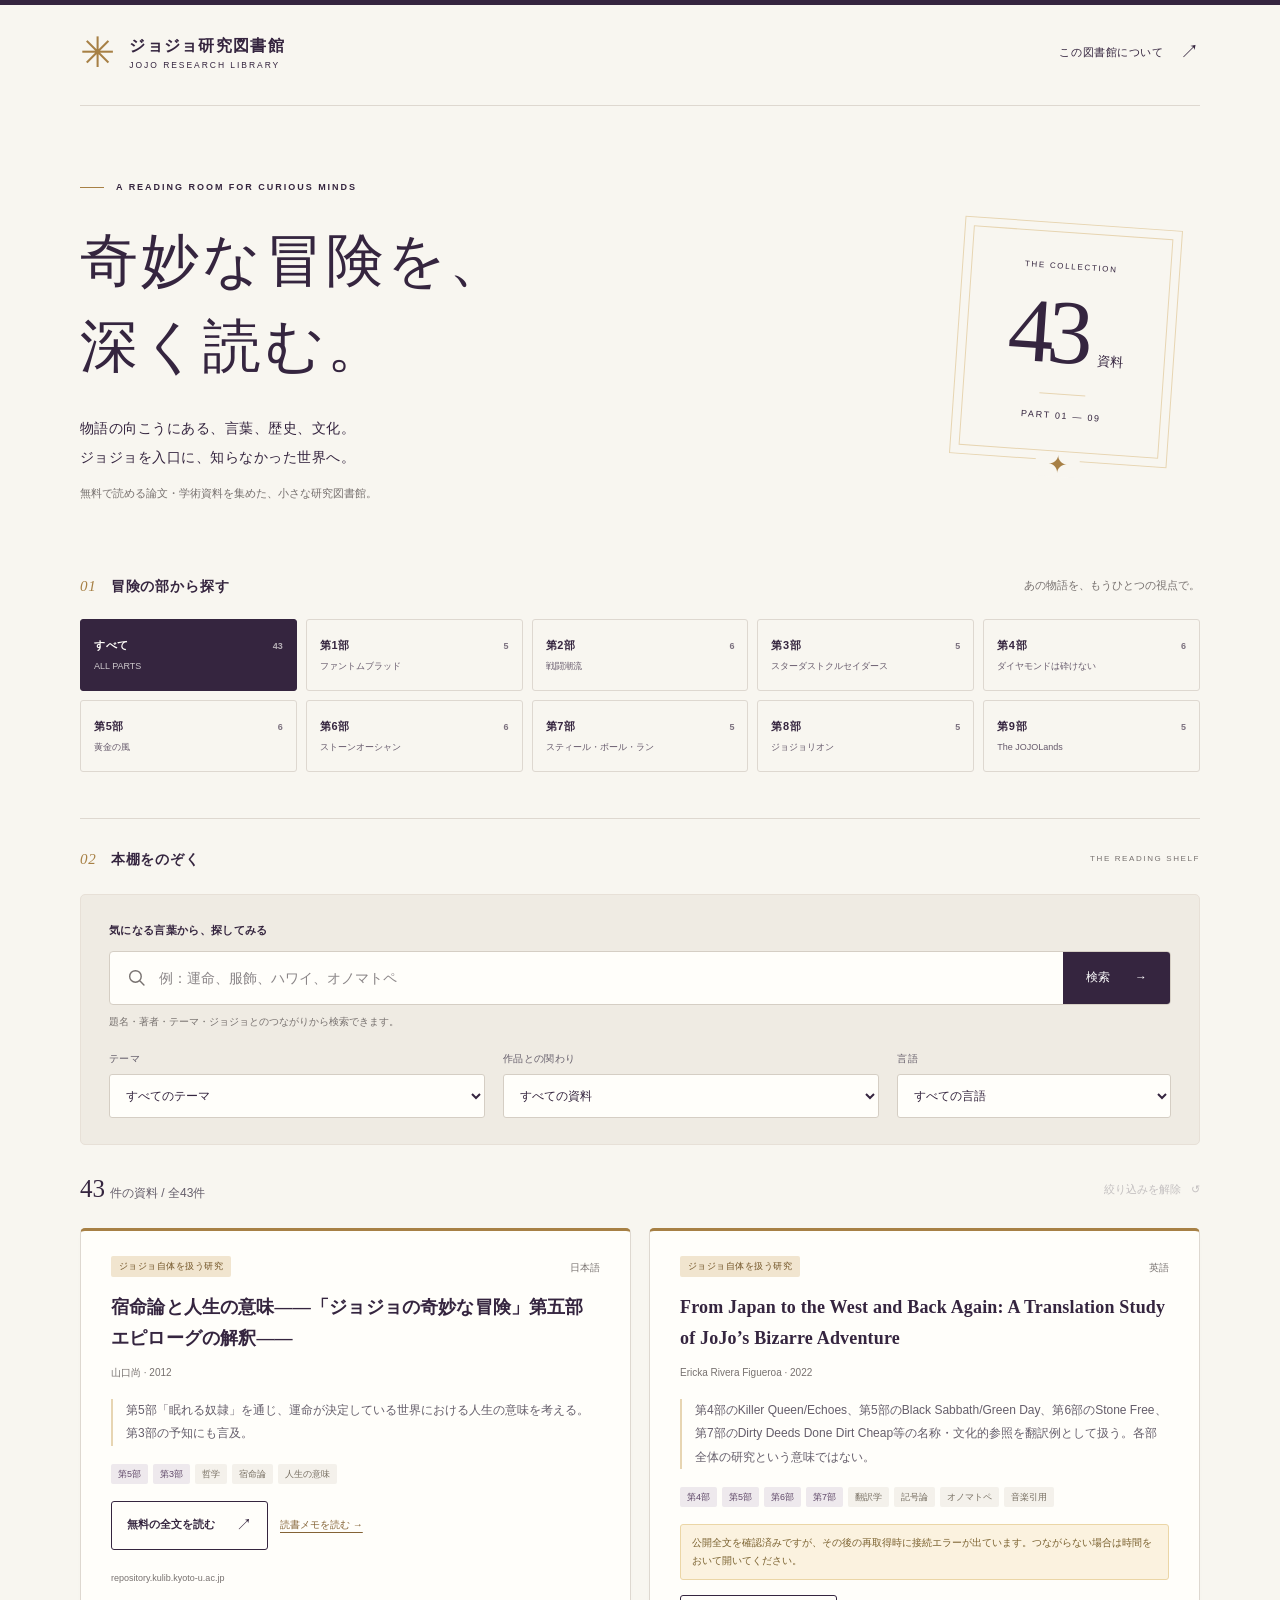
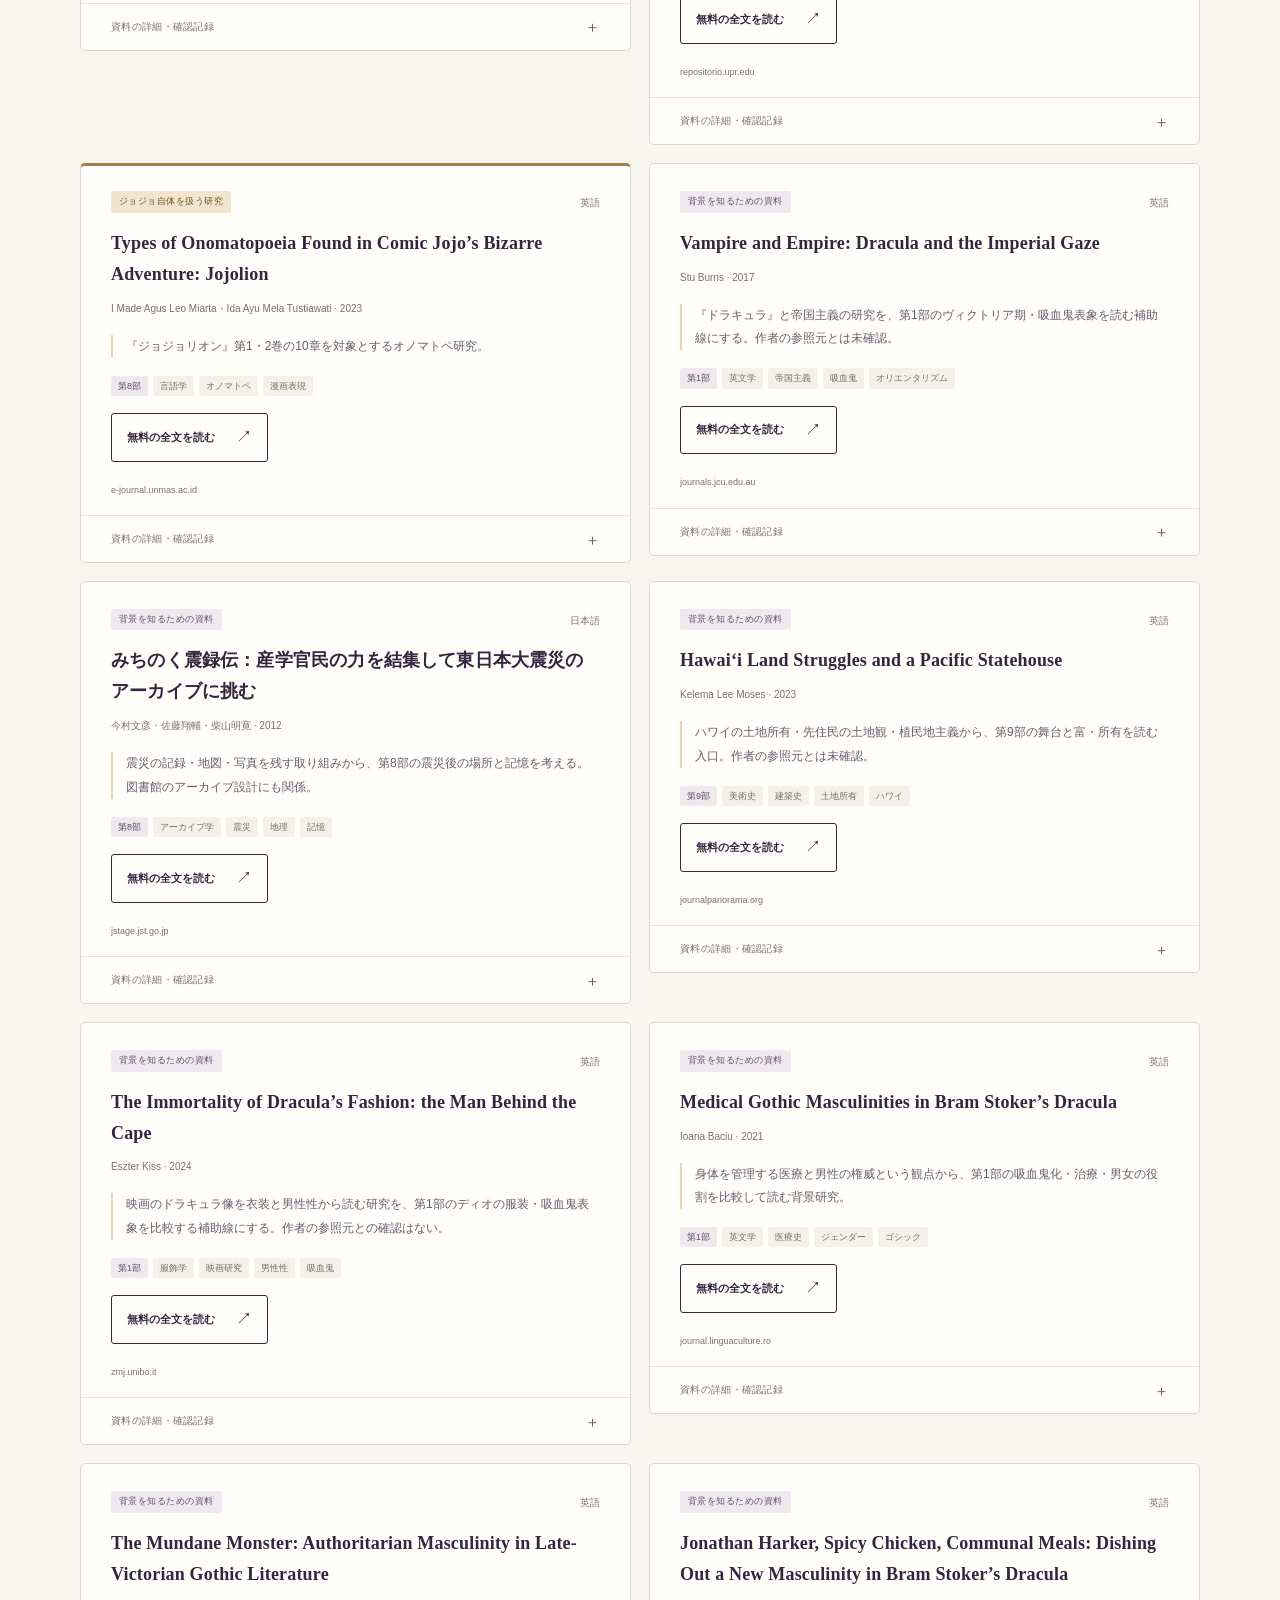
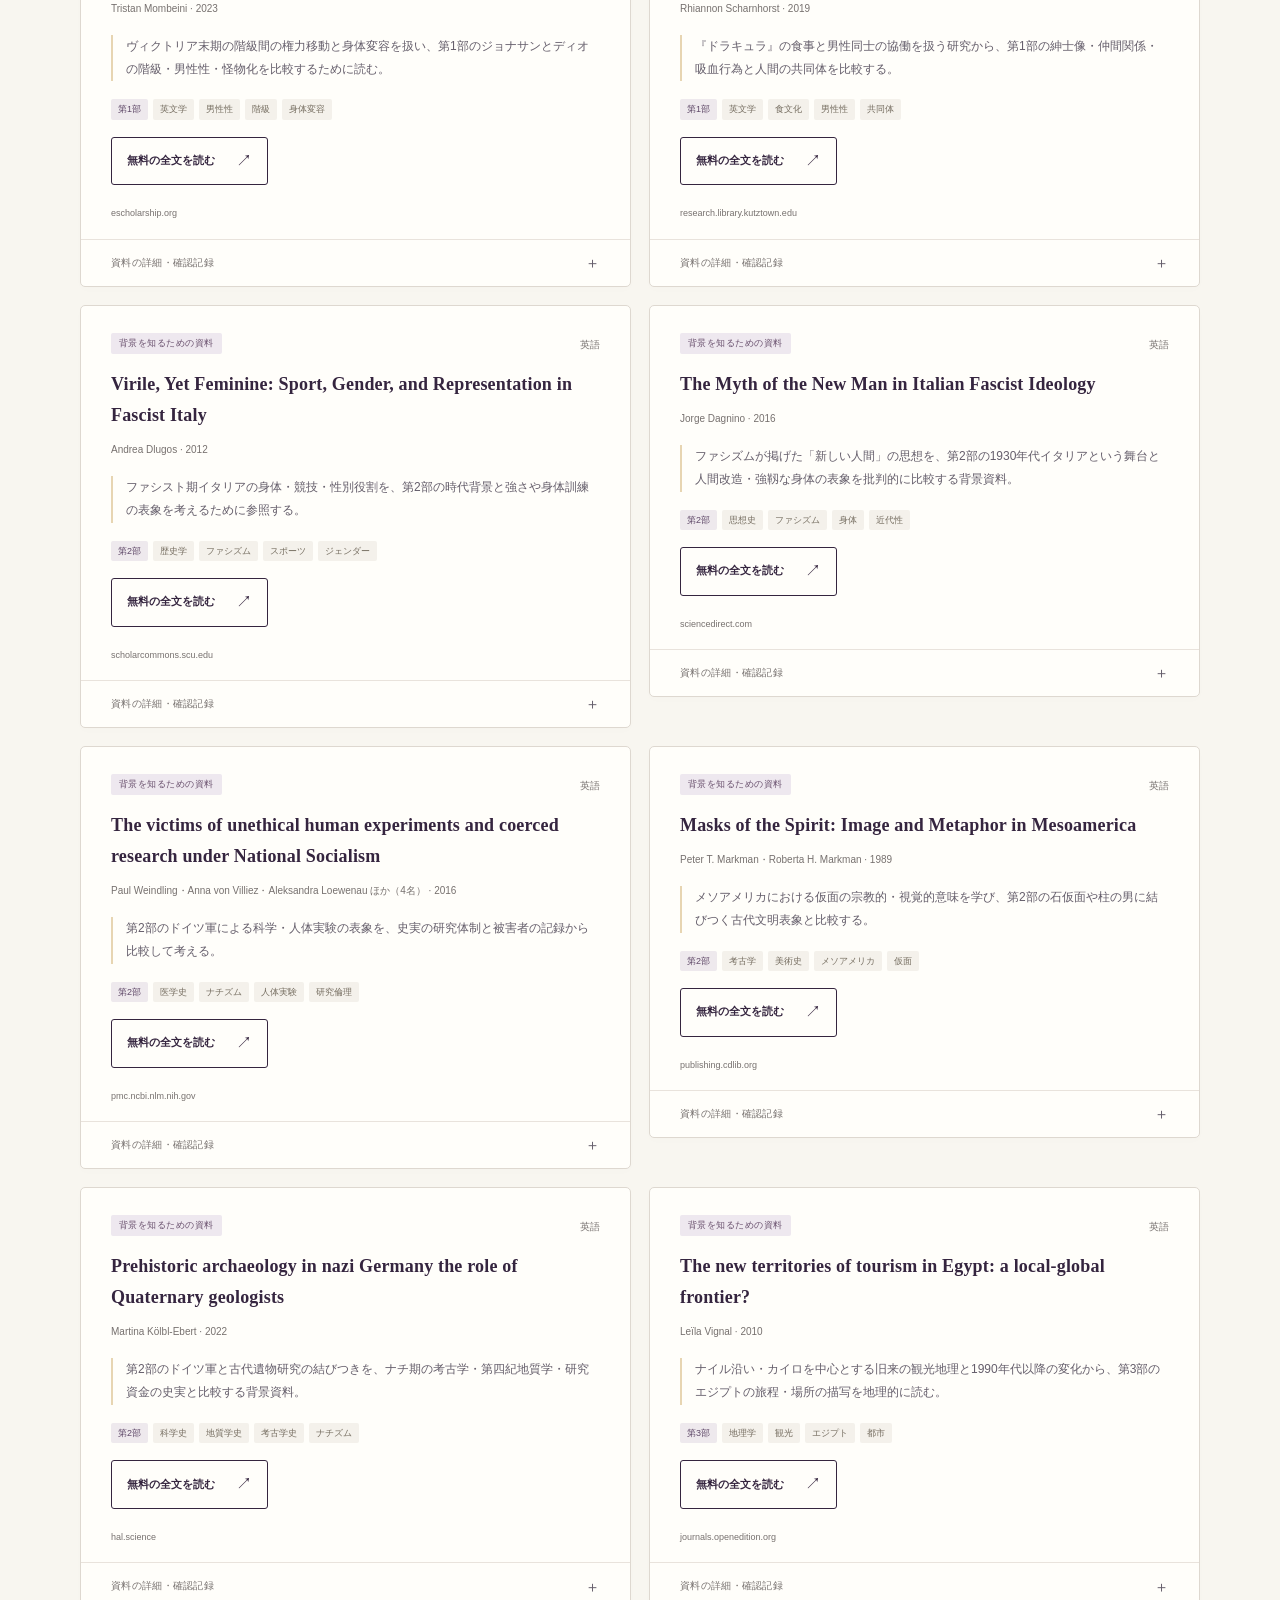
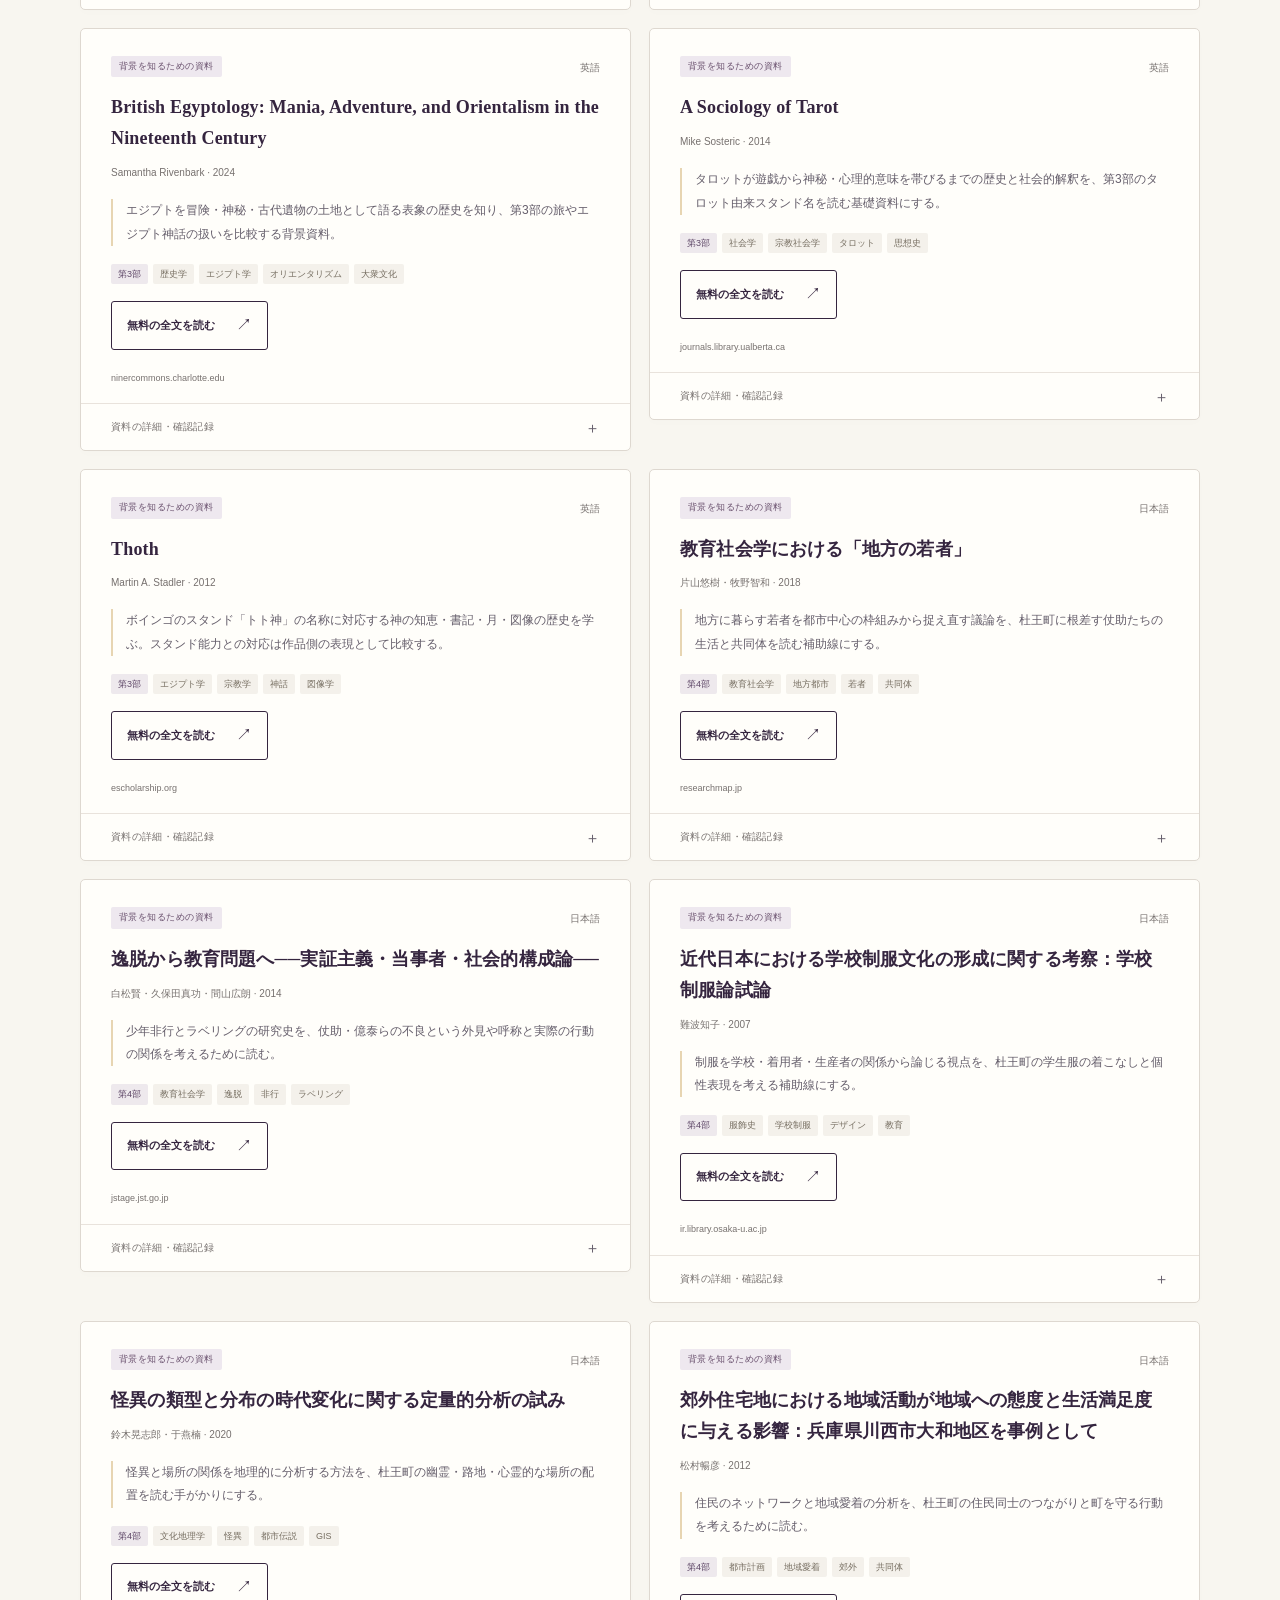
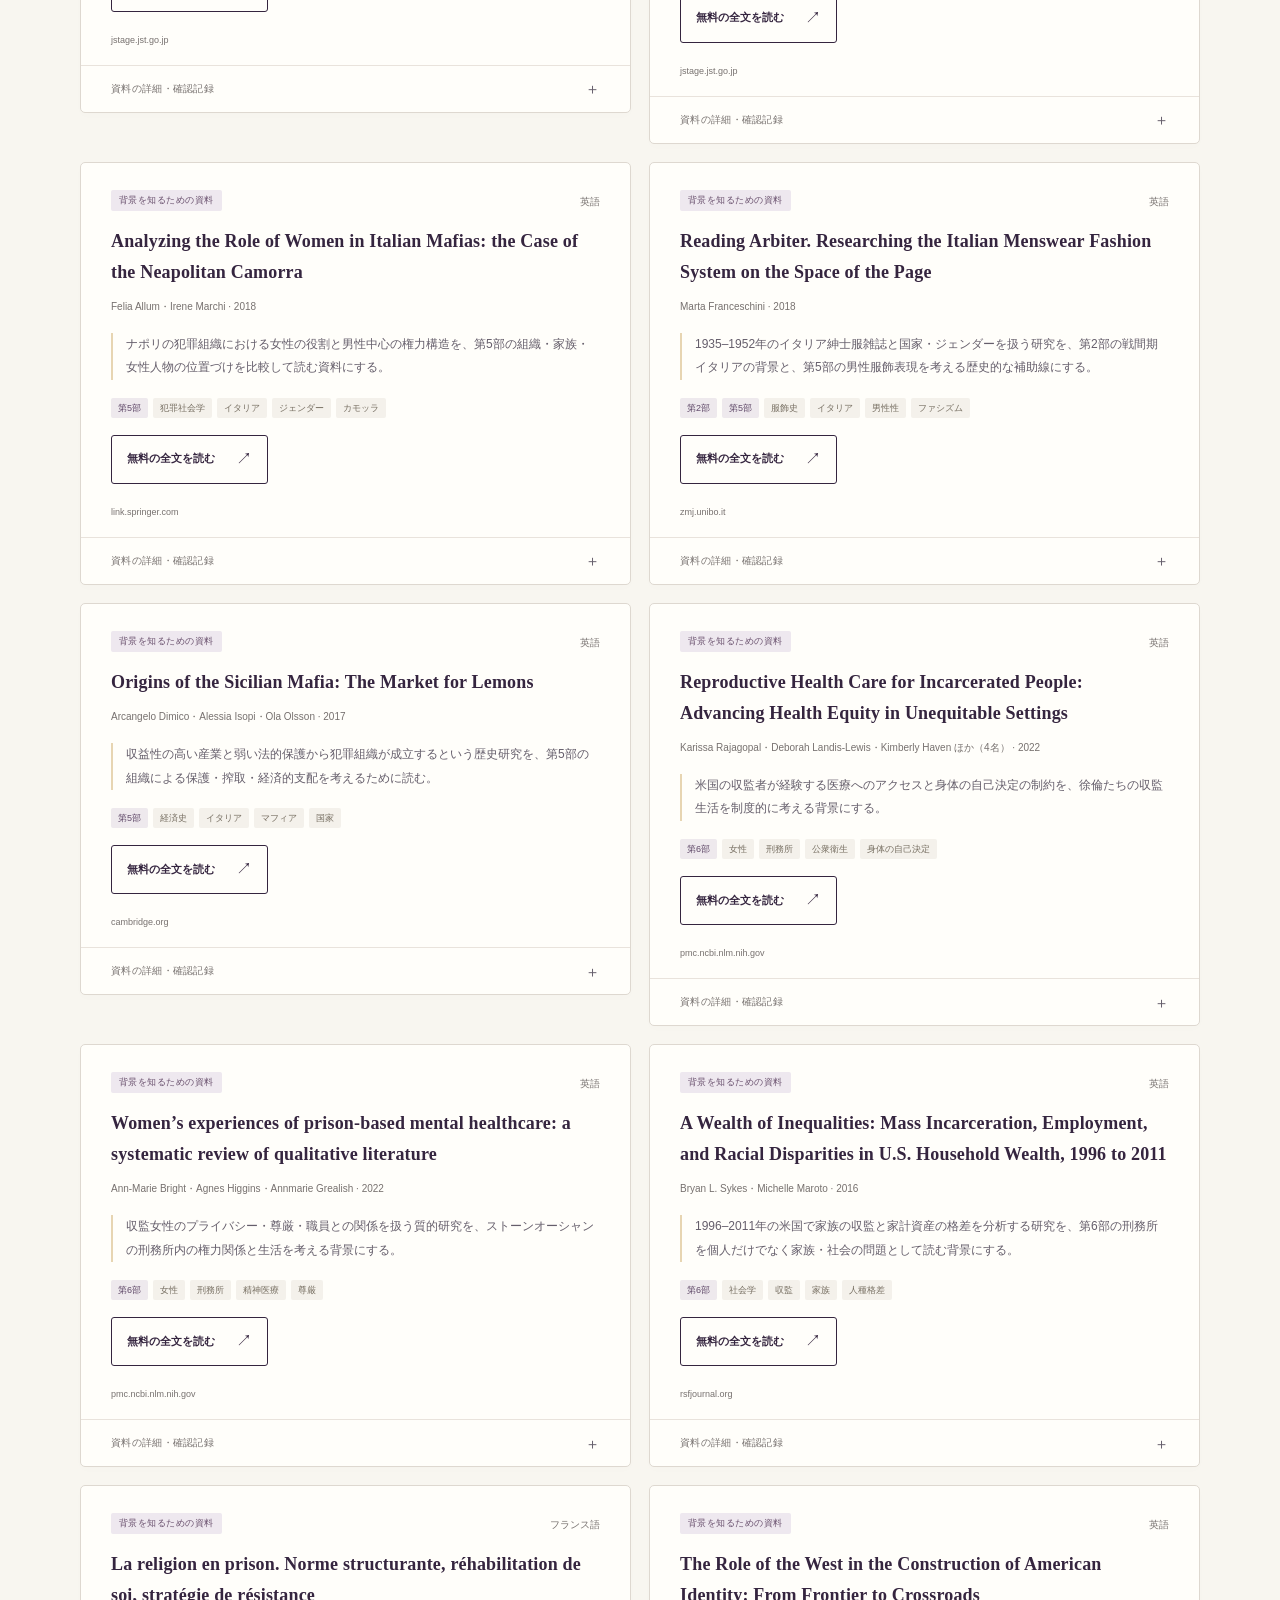
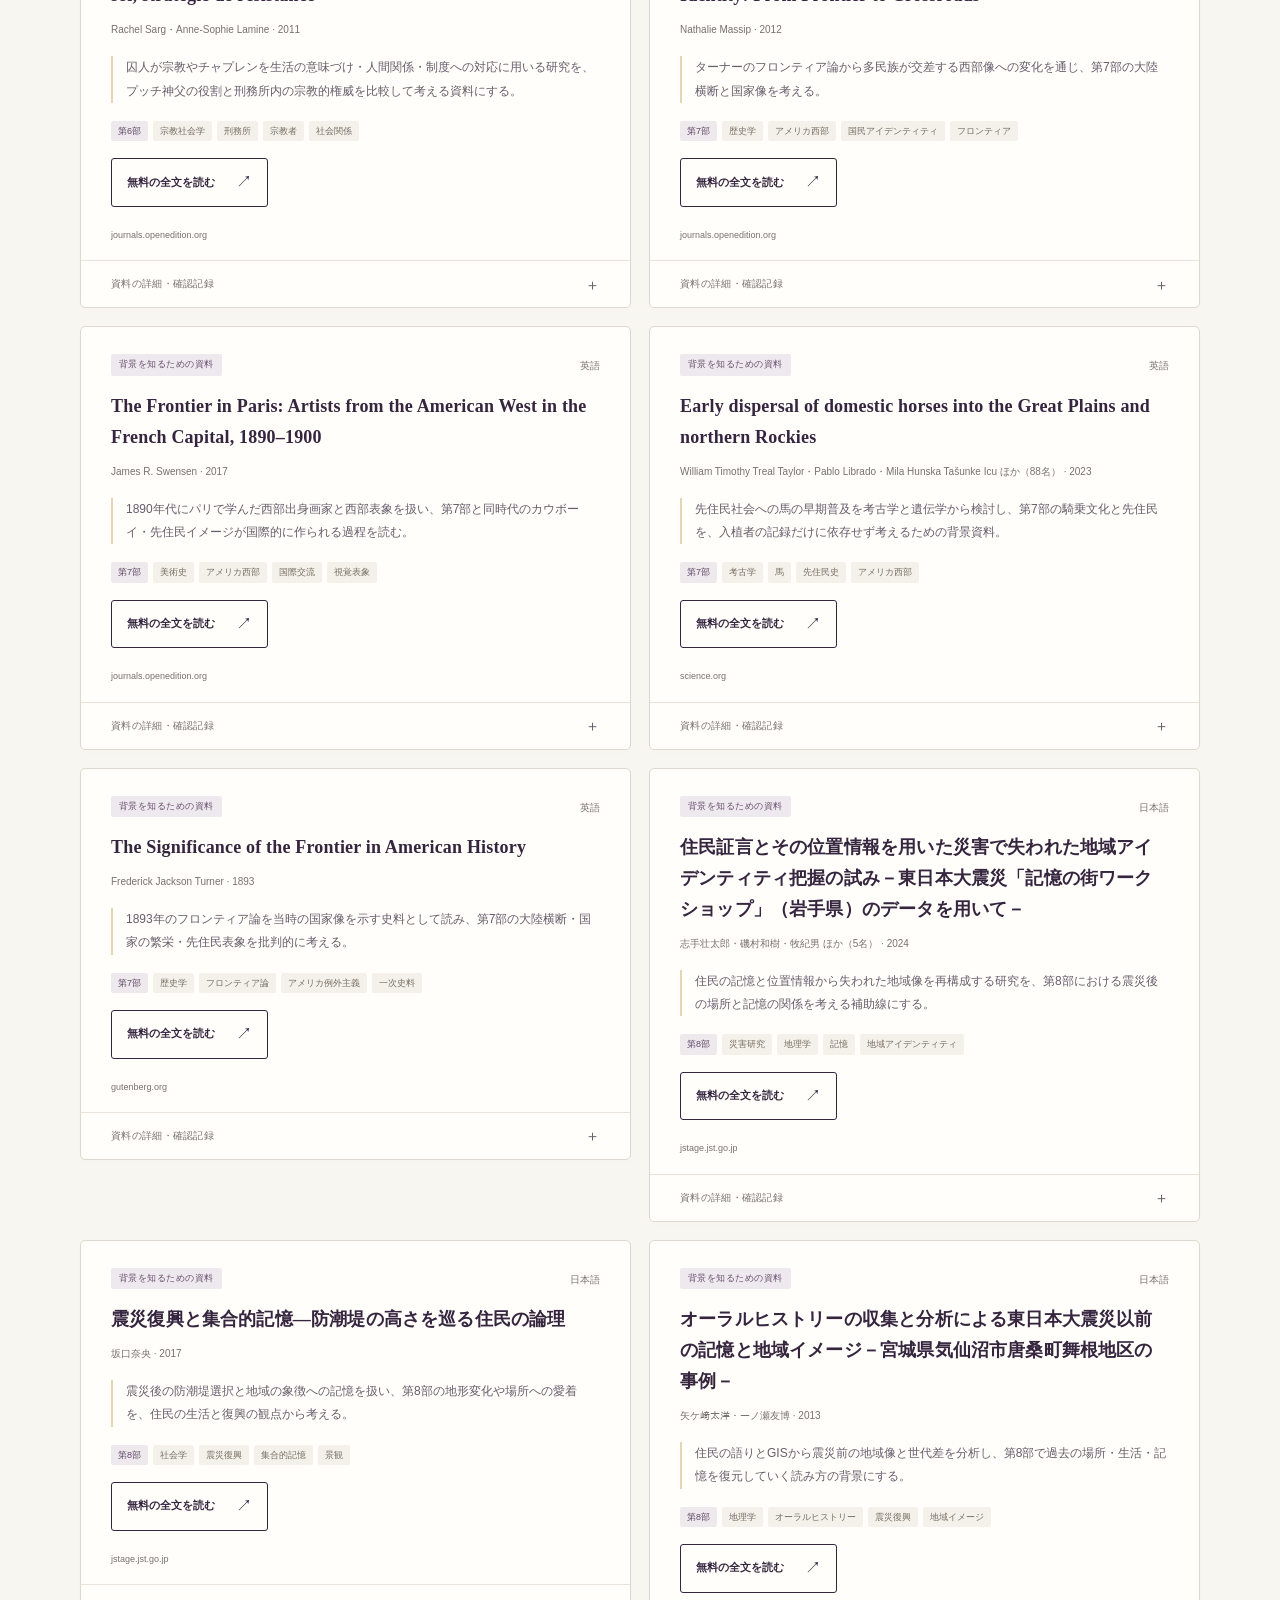
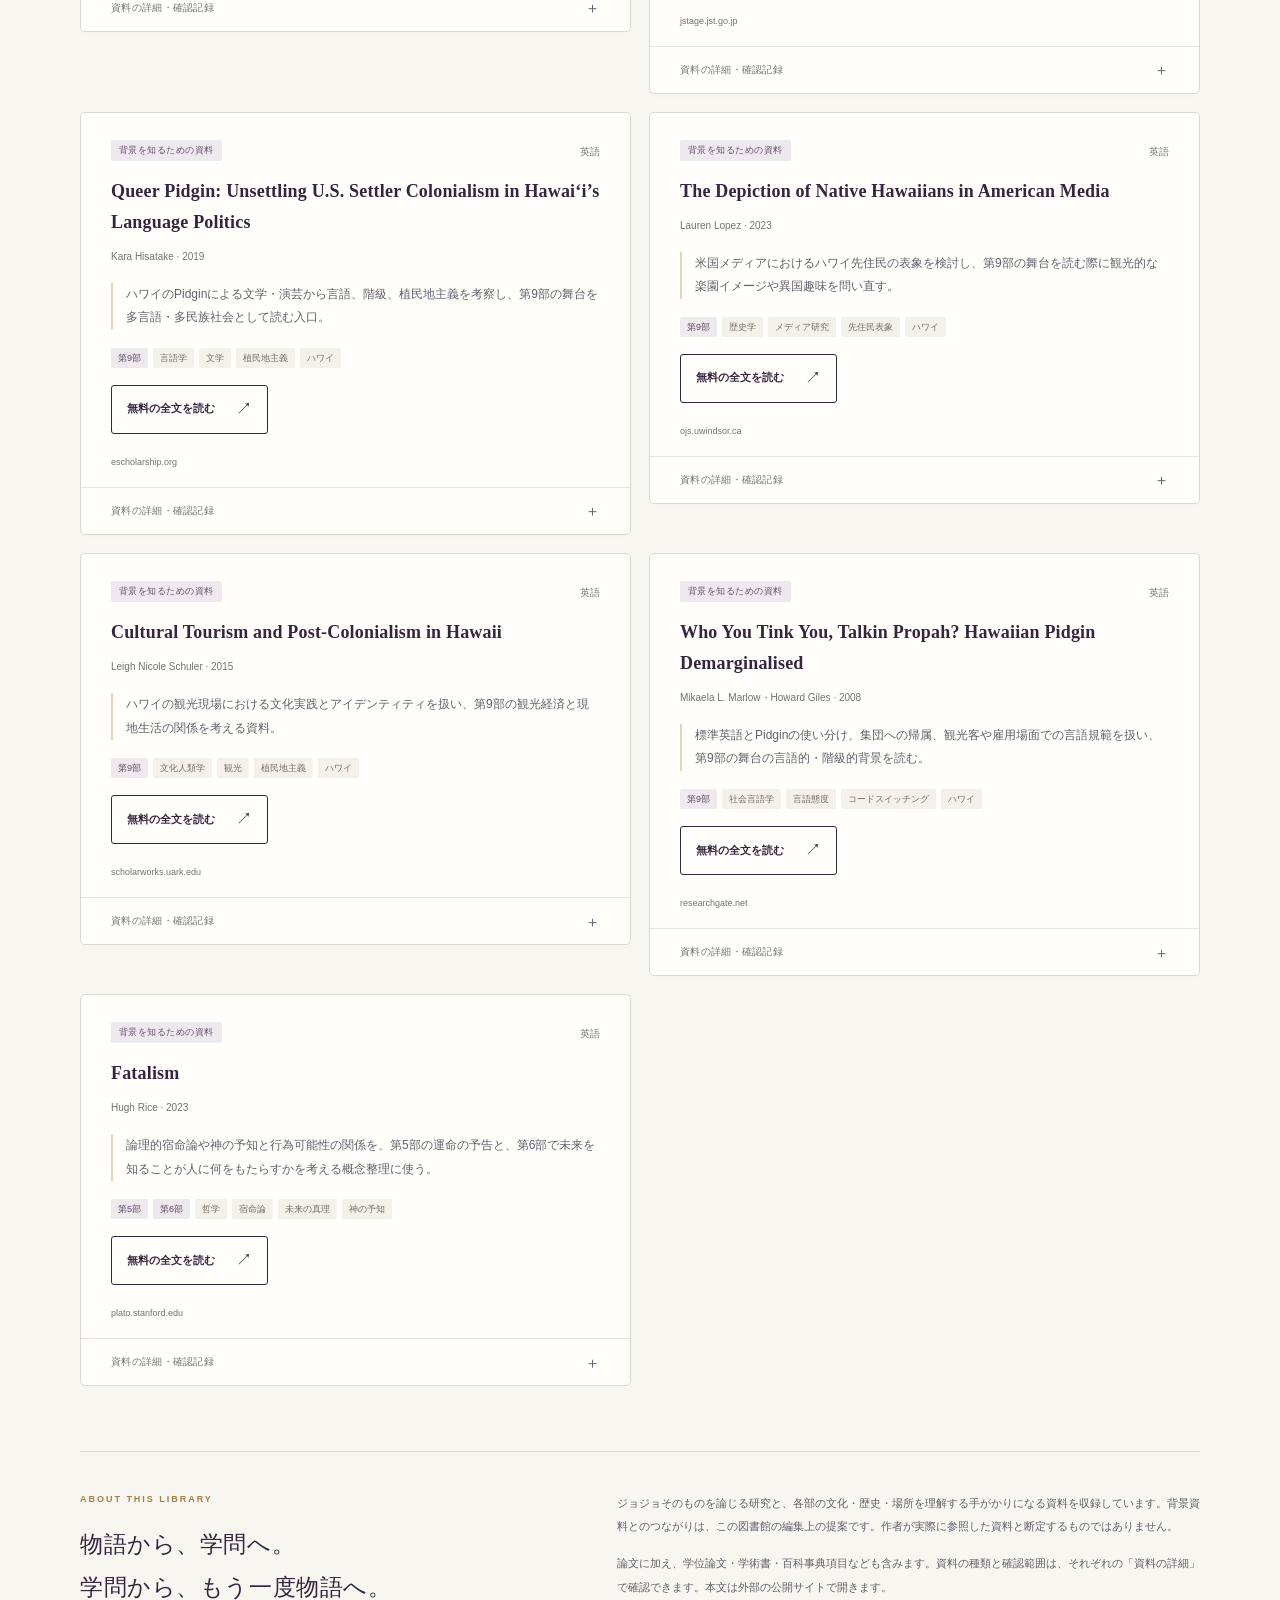
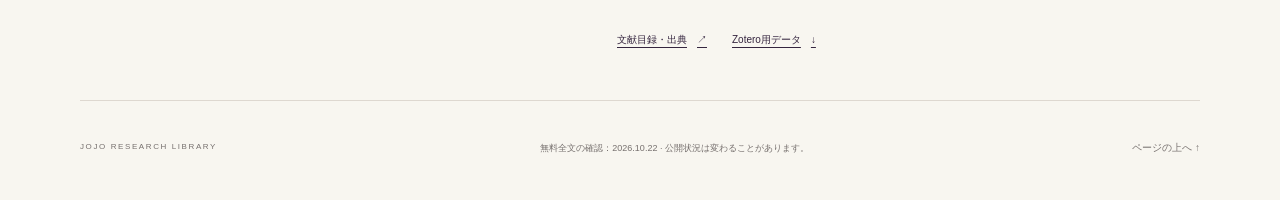
==== website/index.html @ e970980d "Add mobile reading website with search, filters and reading note" ====
<!doctype html>
<html lang="ja">
<head>
  <meta charset="UTF-8">
  <meta name="viewport" content="width=device-width, initial-scale=1">
  <meta name="theme-color" content="#35253f">
  <meta name="description" content="ジョジョの奇妙な冒険をもっと深く読むための研究図書館。第1〜9部に関わる無料公開の論文・学術資料を、部・テーマ・言語から探せます。">
  <title>ジョジョ研究図書館 — 奇妙な冒険を、深く読む。</title>
  <link rel="stylesheet" href="./styles.css">
  <script src="./data.js" defer></script>
  <script src="./app.js" defer></script>
</head>
<body id="top">
  <a class="skip-link" href="#library">資料一覧へ移動</a>
  <header class="site-header">
    <a class="wordmark" href="./" aria-label="ジョジョ研究図書館 ホーム"><span class="mark" aria-hidden="true">✳</span><span>ジョジョ研究図書館<small>JOJO RESEARCH LIBRARY</small></span></a>
    <a class="header-link" href="#about">この図書館について <span aria-hidden="true">↗</span></a>
  </header>
  <main>
    <section class="hero" aria-labelledby="hero-title">
      <div class="hero-copy">
        <p class="eyebrow"><span class="tiny-line" aria-hidden="true"></span> A READING ROOM FOR CURIOUS MINDS</p>
        <h1 id="hero-title">奇妙な冒険を、<br><em>深く読む。</em></h1>
        <p class="hero-description">物語の向こうにある、言葉、歴史、文化。<br class="desktop-break">ジョジョを入口に、知らなかった世界へ。</p>
        <p class="hero-detail">無料で読める論文・学術資料を集めた、小さな研究図書館。</p>
      </div>
      <div class="collection-seal" aria-label="43件の資料、第1部から第9部まで">
        <span class="seal-top">THE COLLECTION</span>
        <div class="seal-numbers"><strong id="collection-total">43</strong><span>資料</span></div>
        <span class="seal-rule" aria-hidden="true"></span>
        <span class="seal-bottom">PART 01 — 09</span>
        <span class="seal-star" aria-hidden="true">✦</span>
      </div>
    </section>

    <section class="browse-section" aria-labelledby="browse-title">
      <div class="section-heading"><h2 id="browse-title"><span class="section-number">01</span> 冒険の部から探す</h2><p>あの物語を、もうひとつの視点で。</p></div>
      <div class="part-list" id="part-filters" role="group" aria-label="関連する部で絞り込む"></div>
    </section>

    <section class="library-section" id="library" aria-labelledby="library-title">
      <div class="section-heading library-heading"><h2 id="library-title"><span class="section-number">02</span> 本棚をのぞく</h2><span class="collection-label">THE READING SHELF</span></div>
      <form id="filter-form" class="filter-panel" role="search" aria-label="資料を検索">
        <label class="search-label" for="search">気になる言葉から、探してみる</label>
        <div class="search-box"><svg aria-hidden="true" viewBox="0 0 24 24" fill="none"><circle cx="10.8" cy="10.8" r="6.6" stroke="currentColor" stroke-width="1.6"/><path d="m16 16 4.5 4.5" stroke="currentColor" stroke-width="1.6" stroke-linecap="round"/></svg><input id="search" name="q" type="search" autocomplete="off" placeholder="例：運命、服飾、ハワイ、オノマトペ" aria-describedby="search-help"><button class="search-button" type="submit">検索 <span aria-hidden="true">→</span></button></div>
        <p class="search-help" id="search-help">題名・著者・テーマ・ジョジョとのつながりから検索できます。</p>
        <div class="select-row">
          <label class="select-field" for="theme-filter"><span>テーマ</span><select id="theme-filter" name="theme"><option value="">すべてのテーマ</option></select></label>
          <label class="select-field" for="relation-filter"><span>作品との関わり</span><select id="relation-filter" name="relation"><option value="">すべての資料</option><option value="direct">ジョジョ自体を扱う研究</option><option value="context">背景を知るための資料</option></select></label>
          <label class="select-field" for="language-filter"><span>言語</span><select id="language-filter" name="lang"><option value="">すべての言語</option><option value="ja">日本語</option><option value="other">日本語以外</option></select></label>
        </div>
      </form>
      <div class="results-toolbar"><p id="result-count" role="status" aria-live="polite" aria-atomic="true">資料を読み込んでいます…</p><button id="reset-filters" class="reset-button" type="button">絞り込みを解除 <span aria-hidden="true">↺</span></button></div>
      <div class="record-grid" id="results"></div>
      <div id="empty-state" class="empty-state" hidden><span aria-hidden="true">◇</span><h3>まだ、この棚には見つかりません。</h3><p>言葉を短くしたり、部やテーマの絞り込みを外してみてください。</p><button id="empty-reset" class="primary-button" type="button">すべての資料を見る <span aria-hidden="true">→</span></button></div>
      <noscript><div class="empty-state"><p>検索画面にはJavaScriptが必要です。</p><a href="https://github.com/usaginchaku/jojo-research-library/blob/main/CATALOG.md">文献目録を開く</a></div></noscript>
    </section>

    <aside id="about" class="about-panel" aria-labelledby="about-title">
      <div><p class="eyebrow">ABOUT THIS LIBRARY</p><h2 id="about-title">物語から、学問へ。<br>学問から、もう一度物語へ。</h2></div>
      <div class="about-text"><p>ジョジョそのものを論じる研究と、各部の文化・歴史・場所を理解する手がかりになる資料を収録しています。背景資料とのつながりは、この図書館の編集上の提案です。作者が実際に参照した資料と断定するものではありません。</p><p>論文に加え、学位論文・学術書・百科事典項目なども含みます。資料の種類と確認範囲は、それぞれの「資料の詳細」で確認できます。本文は外部の公開サイトで開きます。</p><div class="about-links"><a href="https://github.com/usaginchaku/jojo-research-library">文献目録・出典 <span aria-hidden="true">↗</span></a><a href="./exports/jojo-library.ris" download>Zotero用データ <span aria-hidden="true">↓</span></a></div></div>
    </aside>
  </main>
  <footer class="site-footer"><span>JOJO RESEARCH LIBRARY</span><p>無料全文の確認：<time id="checked-date" datetime="2026-10-22">2026.10.22</time> · 公開状況は変わることがあります。</p><a href="#top" id="back-to-top">ページの上へ ↑</a></footer>
</body>
</html>
---- website/styles.css ----
@charset "UTF-8";
:root{--paper:#f8f6f0;--paper-deep:#efebe3;--ink:#35253f;--ink-soft:#655e6b;--muted:#77716f;--line:#ded8d0;--gold:#a78045;--gold-light:#e7d5b2;--white:#fffefa;--purple-soft:#eee8ef;--serif:"Yu Mincho","Hiragino Mincho ProN","Noto Serif CJK JP",Georgia,serif;--sans:-apple-system,BlinkMacSystemFont,"Hiragino Kaku Gothic ProN","Yu Gothic",Meiryo,sans-serif}
*{box-sizing:border-box}html{scroll-behavior:smooth;scroll-padding-top:24px}body{margin:0;background:var(--paper);color:var(--ink);font-family:var(--sans);font-size:15px;line-height:1.8;-webkit-font-smoothing:antialiased}body:before{content:"";position:absolute;top:0;right:0;left:0;height:5px;background:var(--ink)}button,input,select{font:inherit}button,a,input,select{-webkit-tap-highlight-color:transparent}button{cursor:pointer}a{color:inherit;text-decoration-thickness:1px;text-underline-offset:4px}button:focus-visible,a:focus-visible,input:focus-visible,select:focus-visible,summary:focus-visible{outline:3px solid #aa7c29;outline-offset:4px}button:disabled{cursor:default}button[hidden],[hidden]{display:none!important}.skip-link{position:fixed;left:16px;top:-100px;z-index:99;background:var(--ink);color:white;padding:12px 20px;border-radius:4px}.skip-link:focus{top:12px}.site-header,main,.site-footer{width:min(1120px,calc(100% - 72px));margin-inline:auto}.site-header{min-height:106px;display:flex;justify-content:space-between;align-items:center;border-bottom:1px solid var(--line);gap:24px}.wordmark{display:flex;align-items:center;gap:13px;text-decoration:none;font-size:16px;line-height:1.6;font-weight:700;letter-spacing:.08em}.wordmark small{display:block;font-weight:500;font-size:8.5px;letter-spacing:.23em}.mark{font-size:42px;line-height:1;font-family:Georgia,serif;font-weight:400;color:var(--gold)}.header-link{font-size:11px;letter-spacing:.05em;text-decoration:none;display:inline-flex;gap:17px;align-items:center;min-height:44px}.header-link span{font-size:19px}.hero{display:flex;justify-content:space-between;align-items:center;gap:50px;padding:64px 0 62px}.eyebrow{font-size:9px;letter-spacing:.22em;font-weight:600;margin:0 0 24px;display:flex;gap:12px;align-items:center;line-height:1.6}.tiny-line{width:24px;height:1px;background:var(--gold)}h1{font:500 clamp(38px,4.6vw,58px)/1.48 var(--serif);letter-spacing:.055em;margin:0 0 24px}h1 em{font-style:normal}.hero-description{font-size:14px;line-height:2.1;margin:0 0 11px;letter-spacing:.035em}.hero-detail{font-size:11px;color:var(--muted);margin:0}.collection-seal{position:relative;flex:0 0 218px;min-height:238px;border:1px solid var(--gold-light);display:flex;align-items:center;justify-content:center;flex-direction:column;margin-right:25px;transform:rotate(4deg)}.collection-seal:after{content:"";position:absolute;inset:8px;border:1px solid var(--gold-light);pointer-events:none}.seal-top{font-size:8px;letter-spacing:.21em}.seal-numbers{display:flex;align-items:baseline;gap:12px;line-height:1;margin:12px 0 16px}.seal-numbers strong{font:400 91px/1 Georgia,serif;letter-spacing:-.07em}.seal-numbers span{font:500 13px var(--serif)}.seal-rule{width:46px;height:1px;background:var(--gold-light);margin:0 0 13px}.seal-bottom{font-size:9px;letter-spacing:.19em}.seal-star{position:absolute;bottom:-17px;background:var(--paper);padding:0 12px;font-size:24px;line-height:1;color:var(--gold)}.browse-section{padding:0 0 46px}.section-heading{display:flex;align-items:center;justify-content:space-between;gap:16px;margin-bottom:20px}.section-heading h2{font-size:14px;letter-spacing:.06em;font-weight:600;display:flex;align-items:center;gap:14px;margin:0}.section-number{font:italic 15px Georgia,serif;color:var(--gold)}.section-heading p{font-size:11px;color:var(--muted);margin:0}.part-list{display:grid;grid-template-columns:repeat(5,minmax(0,1fr));gap:9px}.part-button{display:flex;flex-direction:column;gap:0;align-items:flex-start;justify-content:center;background:transparent;border:1px solid var(--line);border-radius:3px;padding:12px 13px;min-height:72px;min-width:0;color:var(--ink);text-align:left;transition:background .16s,border-color .16s,color .16s}.part-button:hover{border-color:var(--gold)}.part-button[aria-pressed=true]{background:var(--ink);color:var(--white);border-color:var(--ink)}.part-button-top{width:100%;display:flex;align-items:center;justify-content:space-between;gap:8px;font-size:11px;font-weight:600;letter-spacing:.06em}.part-count{font-size:9px;opacity:.63;letter-spacing:0}.part-name{display:block;max-width:100%;font-size:9px;line-height:1.7;opacity:.75;margin-top:3px;overflow:hidden;text-overflow:ellipsis;white-space:nowrap}.library-section{padding-top:28px;border-top:1px solid var(--line)}.library-heading{margin-bottom:22px}.collection-label{font-size:8px;color:var(--muted);letter-spacing:.2em}.filter-panel{padding:26px 28px;background:var(--paper-deep);border:1px solid #e7e0d7;border-radius:5px}.search-label{display:block;font-size:11px;font-weight:600;margin-bottom:10px;letter-spacing:.03em}.search-box{display:flex;align-items:center;gap:12px;background:var(--white);border:1px solid #d5cec4;border-radius:4px;min-height:54px;padding-left:16px;overflow:visible}.search-box:focus-within{border-color:var(--gold);box-shadow:0 0 0 1px var(--gold)}.search-box svg{width:21px;height:21px;flex-shrink:0;color:var(--muted)}.search-box input{min-width:0;flex:1;border:0;outline:0;background:transparent;color:var(--ink);font-size:14px;padding:12px 0;height:52px}.search-box input:focus-visible{outline:none}.search-box input::placeholder{color:#8a8587}.search-button{align-self:stretch;display:flex;align-items:center;gap:25px;justify-content:center;border:0;background:var(--ink);color:white;padding:0 23px;font-size:12px;border-radius:0 3px 3px 0;min-width:95px}.search-button:hover{background:#4b3658}.search-help{font-size:10px;color:var(--muted);margin:8px 0 19px;line-height:1.8}.select-row{display:grid;grid-template-columns:1.1fr 1.1fr .8fr;gap:18px}.select-field{display:flex;flex-direction:column;gap:6px;min-width:0}.select-field>span{font-size:10px;color:var(--ink-soft);letter-spacing:.03em}.select-field select{width:100%;min-width:0;background:var(--white);color:var(--ink);border:1px solid #d5cec4;padding:10px 30px 10px 12px;min-height:44px;border-radius:3px;font-size:12px}.results-toolbar{display:flex;align-items:center;justify-content:space-between;gap:16px;margin:23px 0 16px;min-height:44px}#result-count{font-size:12px;color:var(--ink-soft);margin:0}#result-count strong{font:400 25px/1 Georgia,serif;color:var(--ink);margin-right:5px}.result-context{display:inline-block;margin-left:10px;font-size:10px;color:var(--muted)}.reset-button{border:0;background:transparent;padding:10px 0 10px 12px;color:var(--ink-soft);font-size:11px;min-height:44px;display:flex;align-items:center;gap:10px}.reset-button:disabled{opacity:.35}.record-grid{display:grid;grid-template-columns:repeat(2,minmax(0,1fr));gap:18px;align-items:start}.record-card{position:relative;border:1px solid var(--line);border-radius:5px;background:var(--white);padding:27px 26px 0;min-width:0;box-shadow:0 3px 10px #35253f03}.record-card.direct{border-top:3px solid var(--gold);padding-top:25px}.card-meta{display:flex;justify-content:space-between;align-items:flex-start;gap:10px;margin-bottom:15px}.relation-tag{font-size:9px;letter-spacing:.055em;padding:3px 8px;border-radius:2px;line-height:1.7;background:var(--purple-soft);color:#69506d}.direct .relation-tag{background:#f1e5cf;color:#705224}.language-label{font-size:10px;white-space:nowrap;color:var(--muted);padding-top:3px}.card-title{font:600 18px/1.72 var(--serif);letter-spacing:.01em;margin:0 0 10px;overflow-wrap:anywhere}.card-authors{font-size:10px;color:var(--muted);margin:0 0 17px;line-height:1.8;overflow-wrap:anywhere}.connection{position:relative;border-left:2px solid var(--gold-light);padding-left:13px;margin:0 0 18px;font-size:12px;line-height:1.95;color:var(--ink-soft);overflow-wrap:anywhere}.card-tags{display:flex;flex-wrap:wrap;gap:5px;margin:0 0 17px}.part-tag,.theme-tag{font-size:9px;padding:2px 7px;line-height:1.8;border-radius:2px}.part-tag{background:#eee9ed;color:#5e4767}.theme-tag{background:#f4f1eb;color:#766e61}.access-warning{background:#fbf2df;border:1px solid #ebd6a6;padding:9px 11px;font-size:10px;line-height:1.8;color:#79602e;border-radius:3px;margin:0 0 15px}.card-actions{display:flex;align-items:center;flex-wrap:wrap;gap:10px;margin:0 0 20px}.fulltext-link{display:inline-flex;align-items:center;justify-content:space-between;gap:21px;min-height:44px;border:1px solid var(--ink);border-radius:3px;padding:9px 15px;text-decoration:none;font-size:11px;font-weight:600;color:var(--ink);transition:background .16s,color .16s}.fulltext-link:hover{background:var(--ink);color:white}.fulltext-link span{font-size:16px;font-weight:400}.note-link{font-size:10px;min-height:44px;display:inline-flex;align-items:center;padding:6px 2px;color:#846336}.source-host{font-size:9px;color:var(--muted);overflow-wrap:anywhere;margin:0 0 17px}.card-details{margin:0 -26px;border-top:1px solid #e9e3dc;padding:0 26px}.card-details summary{list-style:none;cursor:pointer;display:flex;justify-content:space-between;align-items:center;font-size:10px;letter-spacing:.03em;min-height:46px;padding:8px 0;color:var(--muted)}.card-details summary::-webkit-details-marker{display:none}.card-details summary:after{content:"＋";font-size:15px;color:var(--ink-soft)}.card-details[open] summary:after{content:"−"}.detail-list{margin:0 0 18px;display:grid;grid-template-columns:70px minmax(0,1fr);gap:9px 12px;font-size:10px;line-height:1.9}.detail-list dt{color:var(--muted);font-weight:400}.detail-list dd{margin:0;overflow-wrap:anywhere;color:var(--ink-soft)}.detail-links{display:flex;flex-wrap:wrap;gap:8px 18px;font-size:11px;margin:0 0 17px}.detail-links a{padding:5px 0;min-height:32px}.empty-state{text-align:center;border:1px dashed #d7cdbf;border-radius:5px;padding:54px 22px;background:var(--white)}.empty-state>span{display:block;font:400 38px var(--serif);color:var(--gold);margin-bottom:14px}.empty-state h3{font:500 19px/1.7 var(--serif);margin:0 0 10px}.empty-state p{font-size:12px;color:var(--muted);margin:0 0 24px}.primary-button{border:1px solid var(--ink);background:var(--ink);color:white;min-height:44px;padding:10px 20px;border-radius:3px;font-size:11px}.primary-button span{margin-left:20px}.about-panel{display:grid;grid-template-columns:.9fr 1.1fr;gap:60px;padding:40px 0 38px;margin-top:65px;border-top:1px solid var(--line);border-bottom:1px solid var(--line)}.about-panel .eyebrow{margin-bottom:16px;color:var(--gold)}.about-panel h2{font:500 23px/1.9 var(--serif);margin:0;letter-spacing:.025em}.about-text p{font-size:11px;line-height:2.1;margin:0 0 14px;color:var(--ink-soft)}.about-links{display:flex;gap:25px;flex-wrap:wrap;font-size:10px;padding-top:5px}.about-links a{min-height:36px;display:flex;align-items:center;gap:10px}.site-footer{display:flex;align-items:center;flex-wrap:wrap;justify-content:space-between;gap:12px 25px;padding:25px 0 30px;color:var(--muted)}.site-footer>span{font-size:8px;letter-spacing:.2em}.site-footer p{font-size:9px;margin:0}.site-footer>a{font-size:10px;min-height:36px;display:flex;align-items:center;text-decoration:none}
@media(min-width:1250px){.hero{padding-top:74px;padding-bottom:70px}.record-card{padding-left:30px;padding-right:30px}.card-details{margin-left:-30px;margin-right:-30px;padding-left:30px;padding-right:30px}}
@media(max-width:800px){.site-header,main,.site-footer{width:calc(100% - 44px)}.hero{gap:25px;padding:47px 0 45px}.collection-seal{flex-basis:164px;min-height:194px;margin-right:9px}.seal-numbers strong{font-size:73px}.hero-description{font-size:12px}.hero-detail{max-width:310px;font-size:10px}.part-list{grid-template-columns:repeat(5,minmax(0,1fr));gap:6px}.part-button{padding:10px 9px;min-height:65px}.part-name{font-size:8px}.record-grid{gap:12px}.record-card{padding:22px 19px 0}.record-card.direct{padding-top:20px}.card-details{margin-inline:-19px;padding-inline:19px}.card-title{font-size:16px}.about-panel{gap:30px}.about-panel h2{font-size:21px}.filter-panel{padding:22px}.select-row{gap:12px}}
@media(max-width:600px){html{scroll-padding-top:14px}.site-header,main,.site-footer{width:calc(100% - 36px)}.site-header{min-height:88px;gap:10px}.wordmark{font-size:13px;gap:9px;letter-spacing:.04em}.wordmark small{font-size:7px;letter-spacing:.13em}.mark{font-size:33px}.header-link{font-size:9px;gap:7px;max-width:95px;line-height:1.6}.header-link span{font-size:16px}.hero{position:relative;display:block;padding:36px 0 33px;min-height:0}.hero-copy{position:relative;z-index:1}.hero .eyebrow{font-size:7px;letter-spacing:.15em;gap:8px;margin-bottom:20px}.tiny-line{width:18px}h1{font-size:clamp(32px,8.8vw,46px);line-height:1.5;letter-spacing:.035em;margin-bottom:20px}.hero-description{font-size:12px;line-height:2;max-width:300px}.hero-detail{font-size:10px;line-height:1.9;max-width:265px;margin-top:12px}.collection-seal{position:absolute;right:3px;top:97px;width:77px;min-height:100px;margin:0;background:var(--paper);z-index:0;opacity:.9;transform:rotate(7deg)}.collection-seal:after{inset:4px}.seal-top{font-size:4px;letter-spacing:.04em}.seal-numbers{gap:4px;margin:5px 0 6px}.seal-numbers strong{font-size:38px;letter-spacing:-.06em}.seal-numbers span{font-size:7px}.seal-rule{width:23px;margin-bottom:6px}.seal-bottom{font-size:5px;letter-spacing:.04em}.seal-star{font-size:13px;bottom:-8px;padding:0 5px}.browse-section{padding-bottom:30px}.section-heading{margin-bottom:14px;gap:10px}.section-heading h2{font-size:12px;gap:9px}.section-heading p{display:none}.section-number{font-size:13px}.part-list{grid-template-columns:repeat(5,minmax(0,1fr));gap:5px}.part-button{align-items:center;min-height:52px;padding:8px 4px;gap:3px}.part-button-top{justify-content:center;font-size:10px;letter-spacing:0;gap:0}.part-count{display:none}.part-name{display:none}.part-button:after{content:attr(data-short);font-size:6.5px;max-width:100%;white-space:nowrap;overflow:hidden;text-overflow:ellipsis;opacity:.7;line-height:1.6}.library-section{padding-top:23px}.library-heading{margin-bottom:16px}.collection-label{font-size:6.5px;letter-spacing:.15em}.filter-panel{padding:18px 15px}.search-label{font-size:10px;margin-bottom:9px}.search-box{gap:8px;padding-left:10px;min-height:48px}.search-box svg{width:18px;height:18px}.search-box input{font-size:16px;height:48px;padding:10px 0}.search-box input::placeholder{font-size:11px}.search-button{min-width:52px;padding:0 10px;font-size:11px}.search-button span{display:none}.search-help{font-size:9px;margin-bottom:16px;max-width:270px}.select-row{grid-template-columns:1fr 1fr;gap:12px 10px}.select-field:first-child{grid-column:1/-1}.select-field>span{font-size:9px}.select-field select{font-size:16px;padding:8px 24px 8px 10px;height:44px}.select-field:not(:first-child) select{font-size:12px}.results-toolbar{margin-top:16px;margin-bottom:12px;align-items:center;gap:8px}#result-count{font-size:10px}#result-count strong{font-size:23px}.result-context{display:block;margin-left:0;font-size:9px;line-height:1.7}.reset-button{font-size:10px;gap:5px;white-space:nowrap}.record-grid{grid-template-columns:1fr;gap:14px}.record-card{padding:22px 20px 0}.record-card.direct{padding-top:20px}.card-title{font-size:18px;line-height:1.75}.card-authors{font-size:10px;margin-bottom:15px}.card-meta{margin-bottom:14px}.connection{font-size:12px;padding-left:12px}.card-details{margin-inline:-20px;padding-inline:20px}.fulltext-link{min-height:46px;font-size:12px;padding:10px 16px}.note-link{font-size:10px}.card-tags{gap:5px}.part-tag,.theme-tag{font-size:9px}.source-host{font-size:9px}.about-panel{grid-template-columns:1fr;gap:23px;margin-top:44px;padding:30px 0}.about-panel h2{font-size:22px;line-height:1.8}.about-panel .eyebrow{font-size:8px;margin-bottom:12px}.about-text p{font-size:11px}.site-footer{display:block;padding:22px 0 28px}.site-footer>span{display:block;margin-bottom:9px}.site-footer p{font-size:9px;line-height:1.8;max-width:300px}.site-footer>a{margin-top:8px;display:inline-flex}.detail-list{grid-template-columns:62px minmax(0,1fr);gap:9px}.empty-state{padding:38px 18px}.empty-state h3{font-size:17px}.empty-state p{font-size:11px}}
@media(max-width:370px){.site-header,main,.site-footer{width:calc(100% - 28px)}.collection-seal{right:0;top:107px;width:62px;min-height:84px;opacity:.7}.seal-top{font-size:3px}.seal-numbers strong{font-size:30px}.seal-bottom{font-size:4px}.hero-description{max-width:260px;font-size:11px}.hero-detail{max-width:250px}.header-link{font-size:8px;max-width:72px}.card-title{font-size:17px}.card-actions{gap:6px}.note-link{font-size:9px}}
@media(prefers-reduced-motion:reduce){html{scroll-behavior:auto}*,*:before,*:after{transition:none!important;animation:none!important}}
.detail-links a,.about-links a,.site-footer>a{min-height:44px;display:inline-flex;align-items:center}
#result-count{flex:1;min-width:0;overflow-wrap:anywhere}.result-context{max-width:100%;overflow-wrap:anywhere}.reset-button{flex-shrink:0}
.wordmark{min-height:44px}
@media(max-width:600px){.select-field:not(:first-child) select{font-size:16px}.connection{font-size:13px}.card-authors{font-size:11px}.detail-list{font-size:11px}}
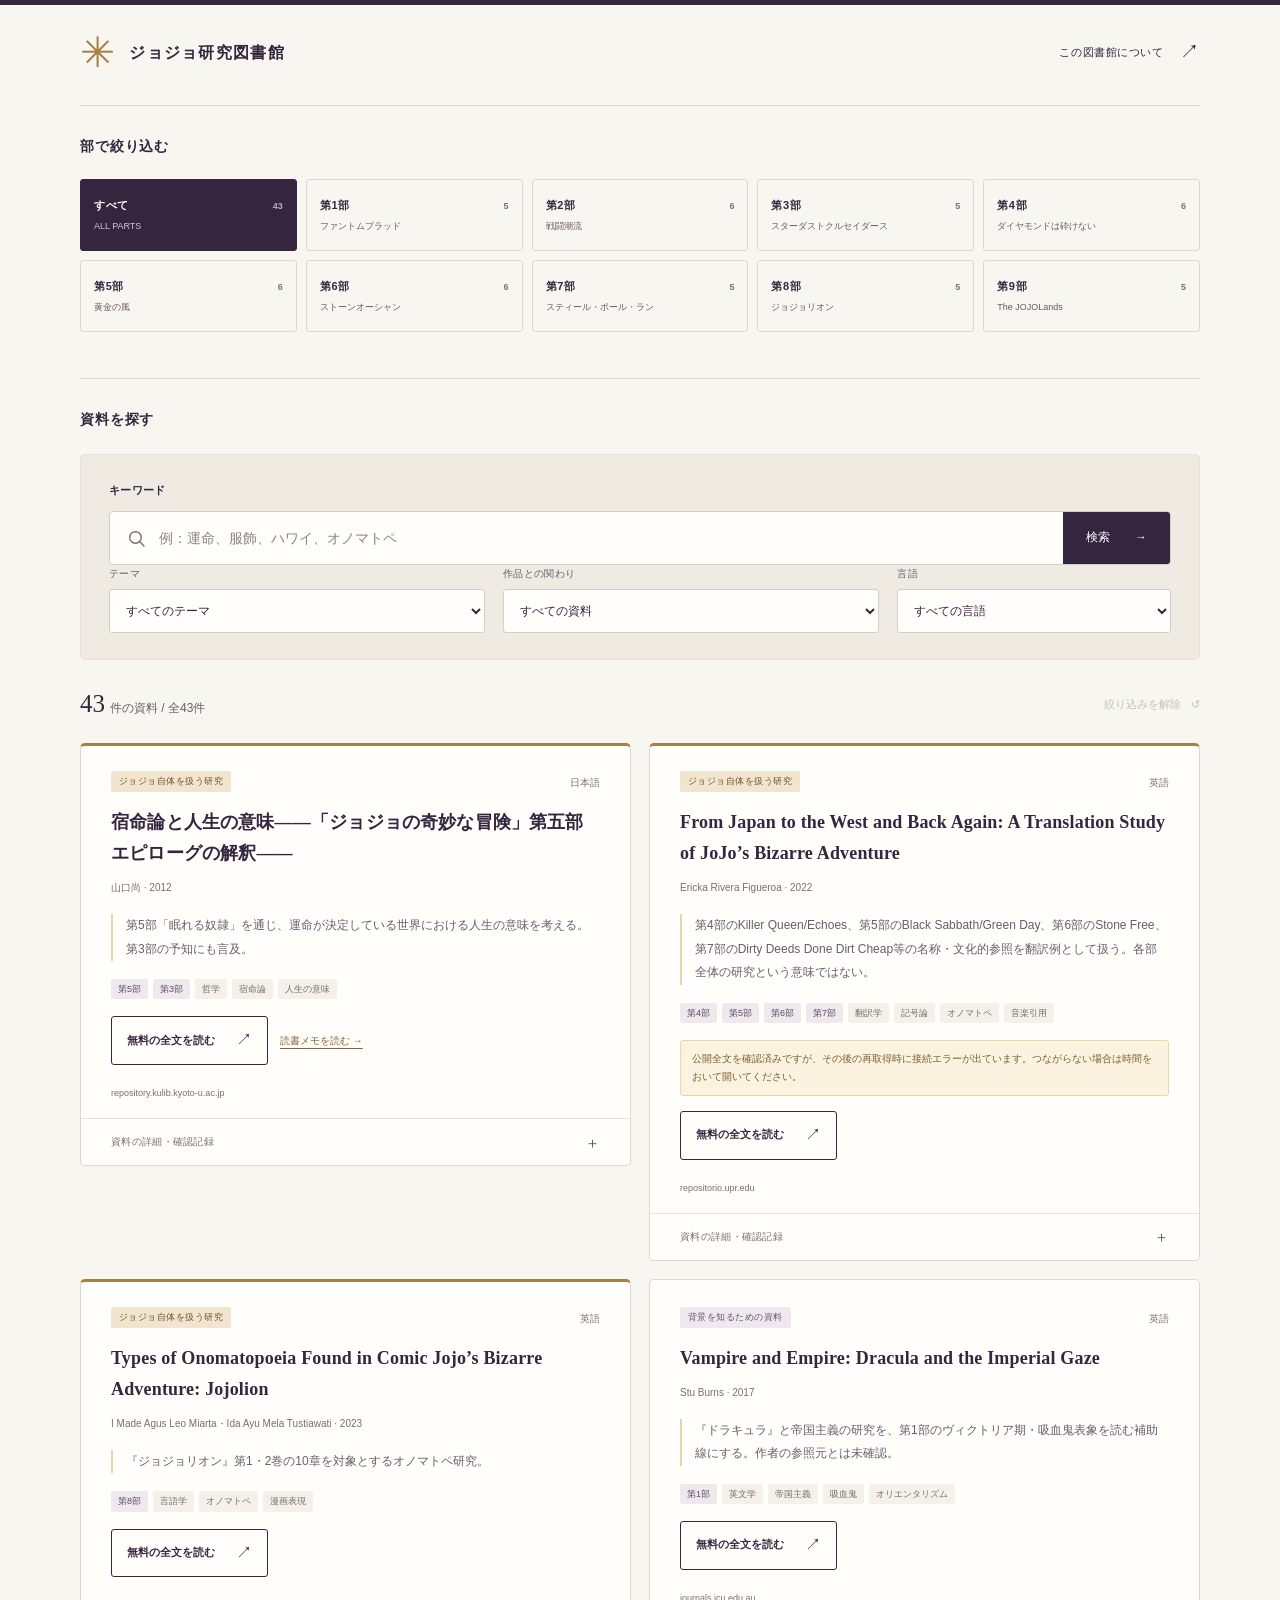
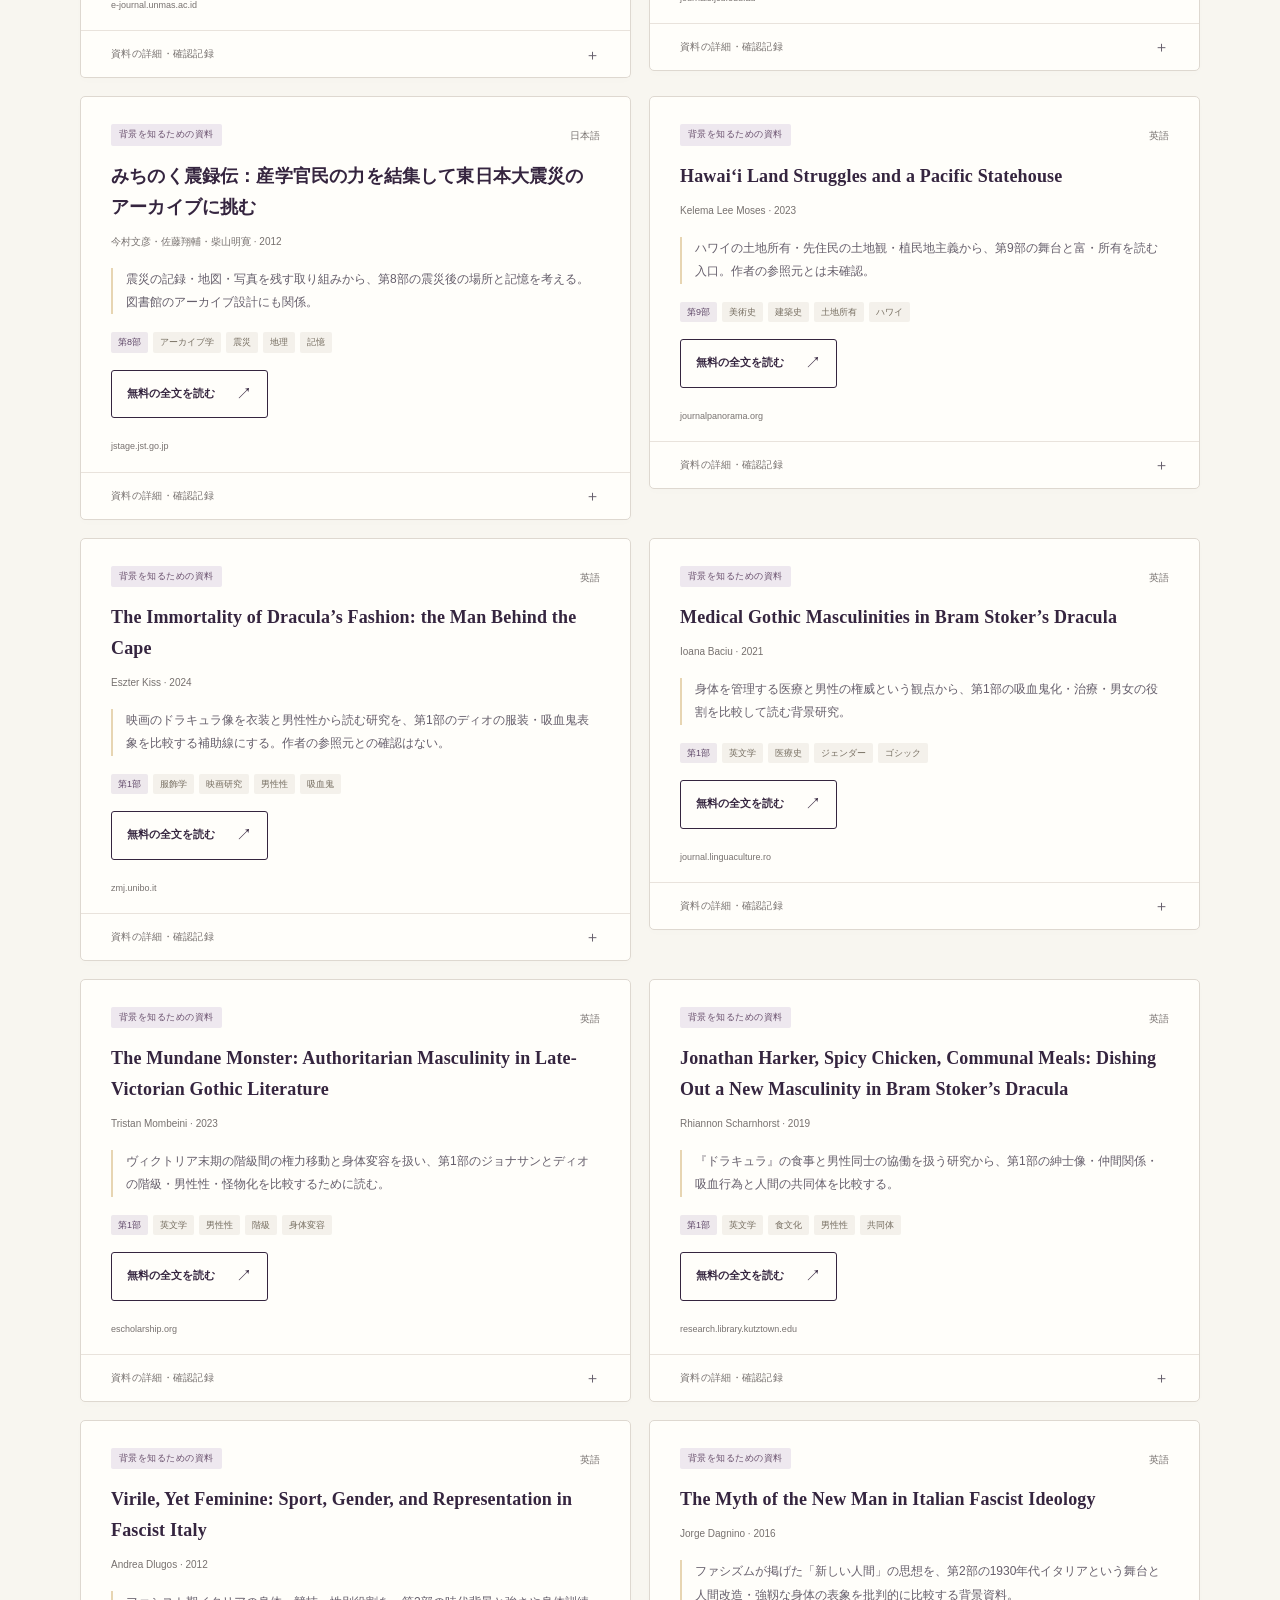
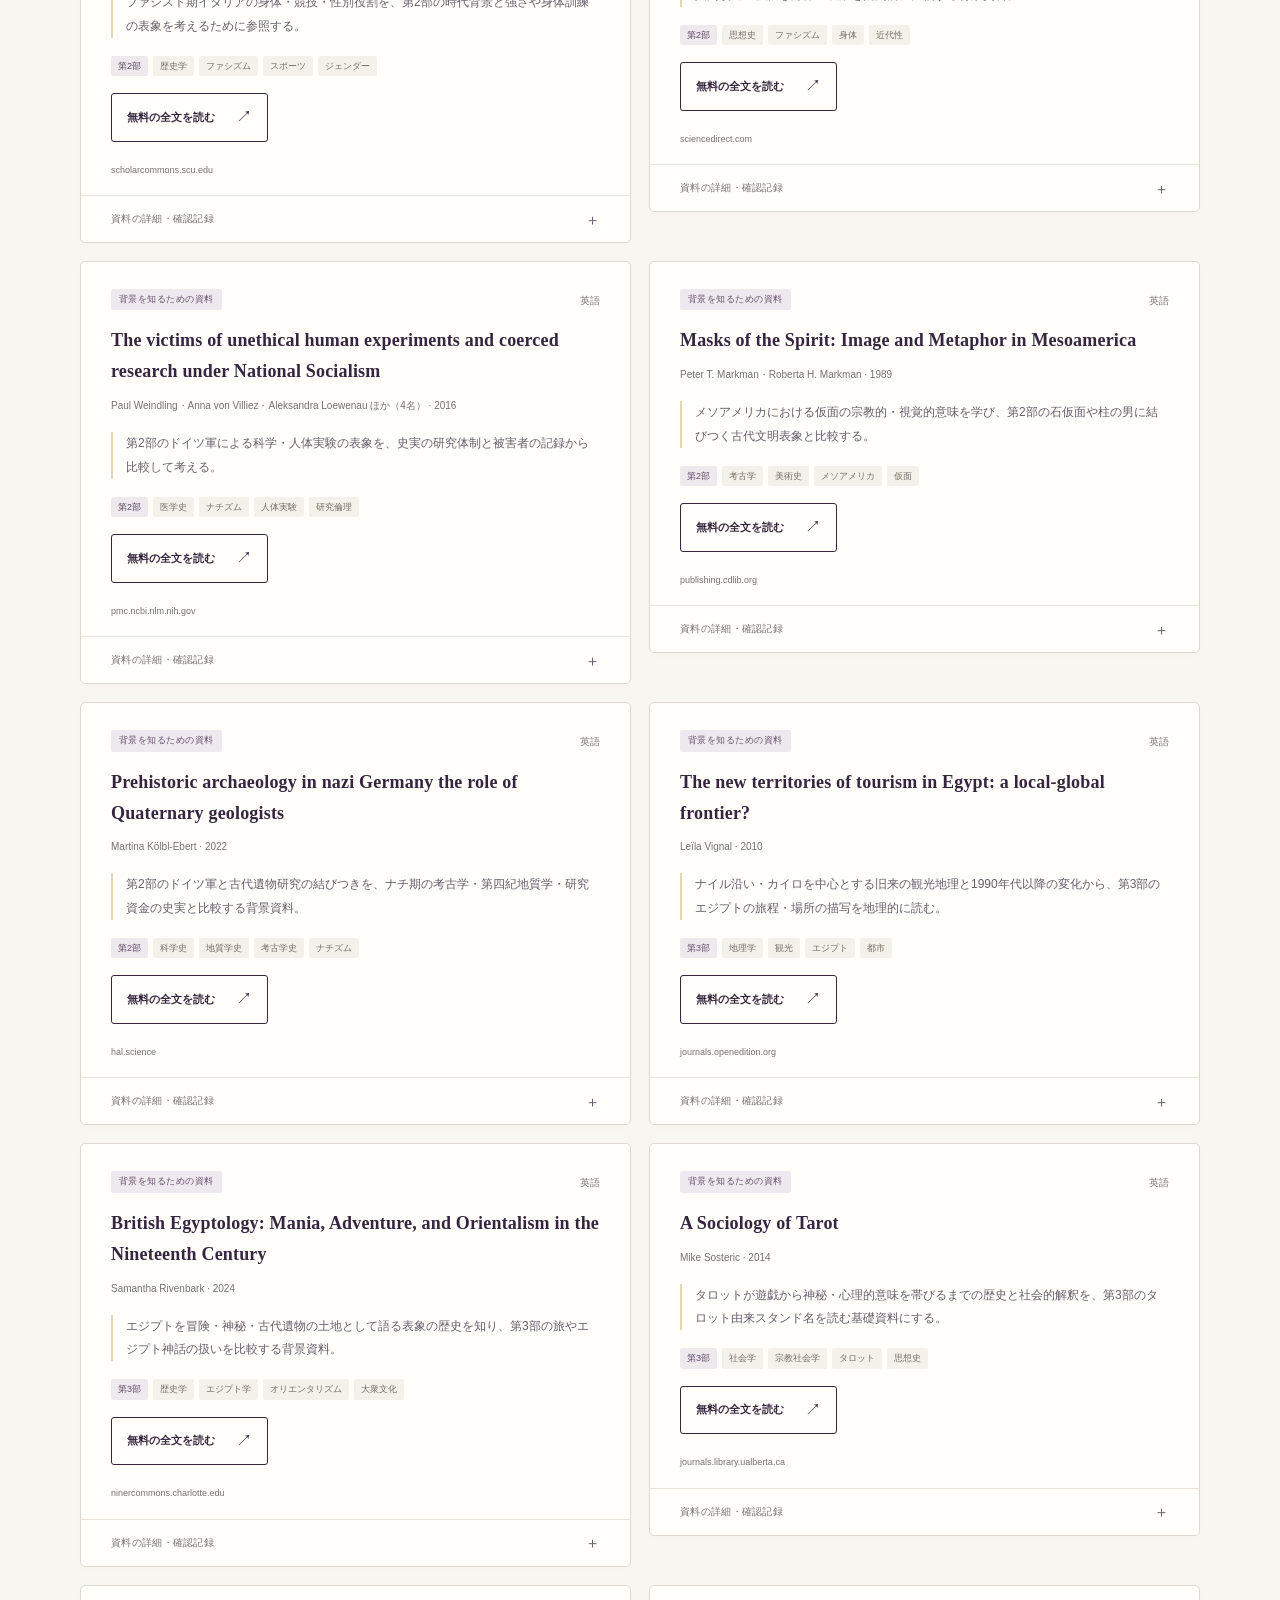
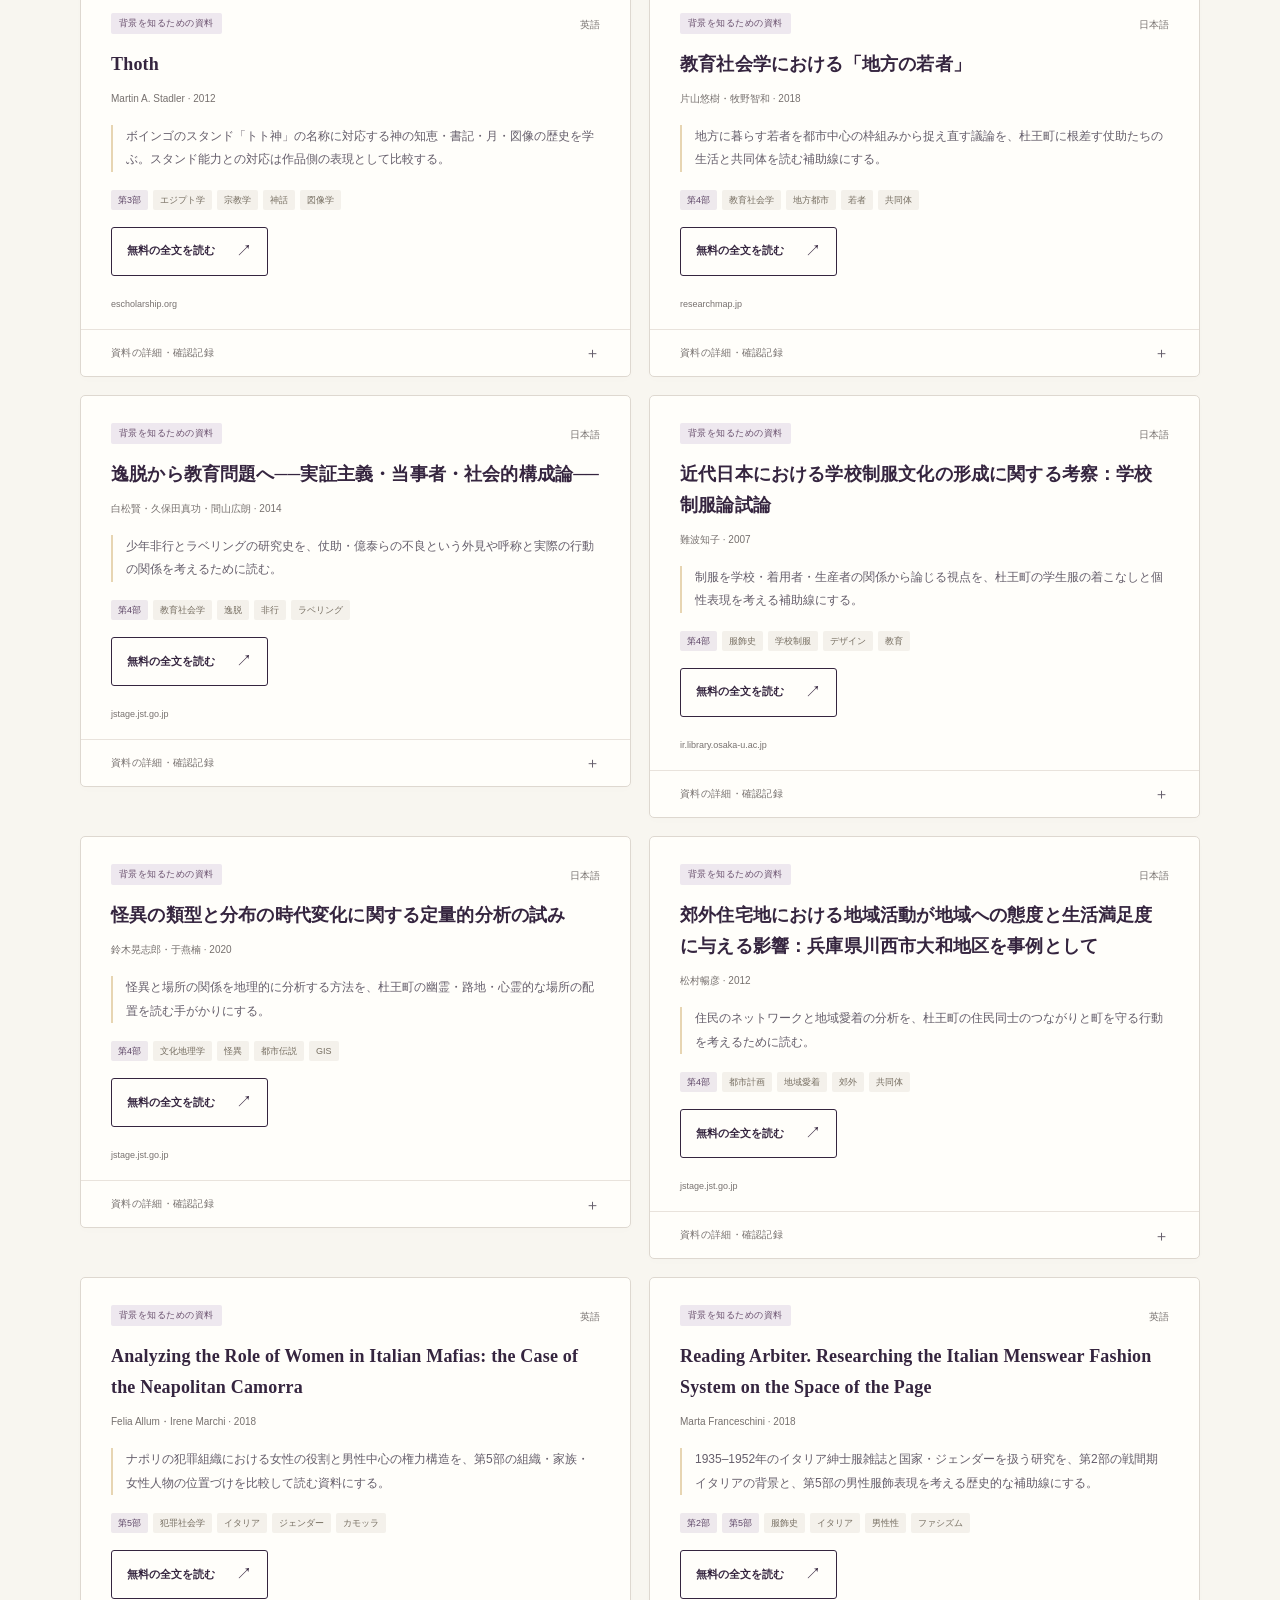
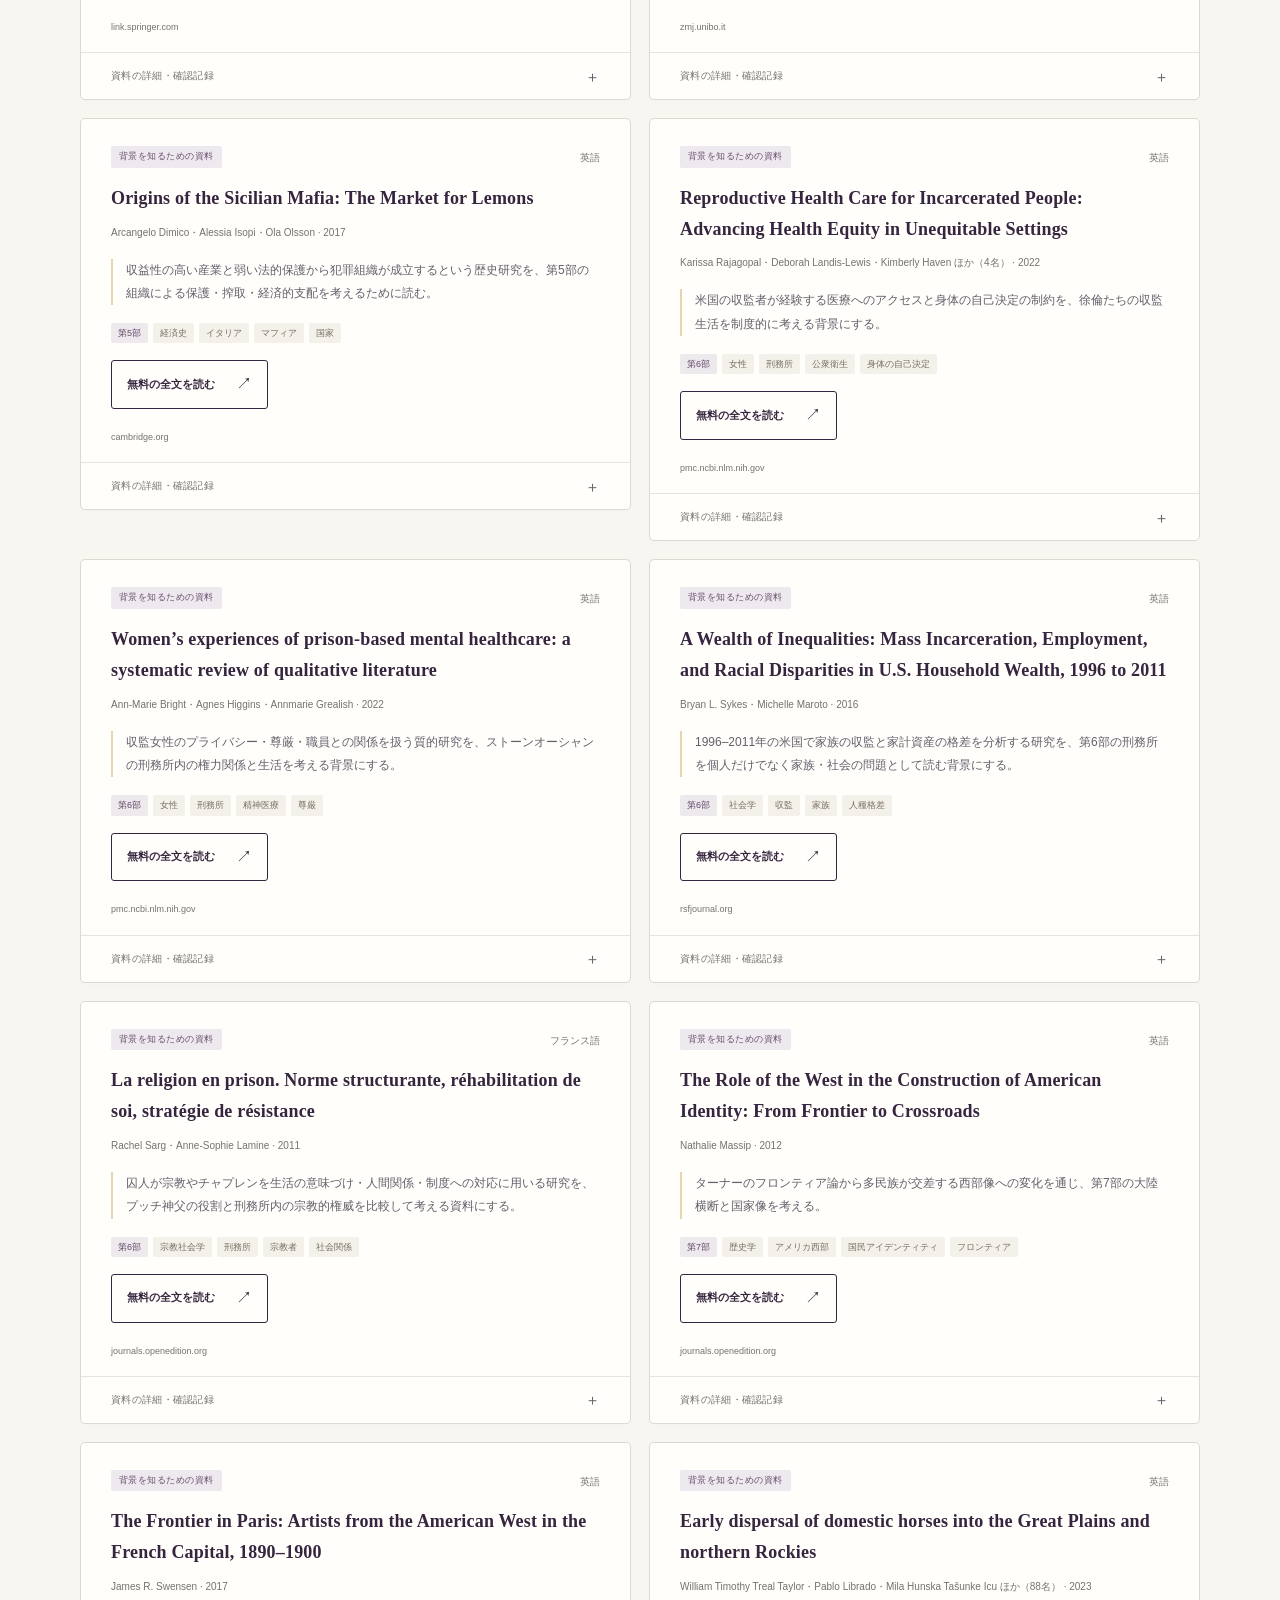
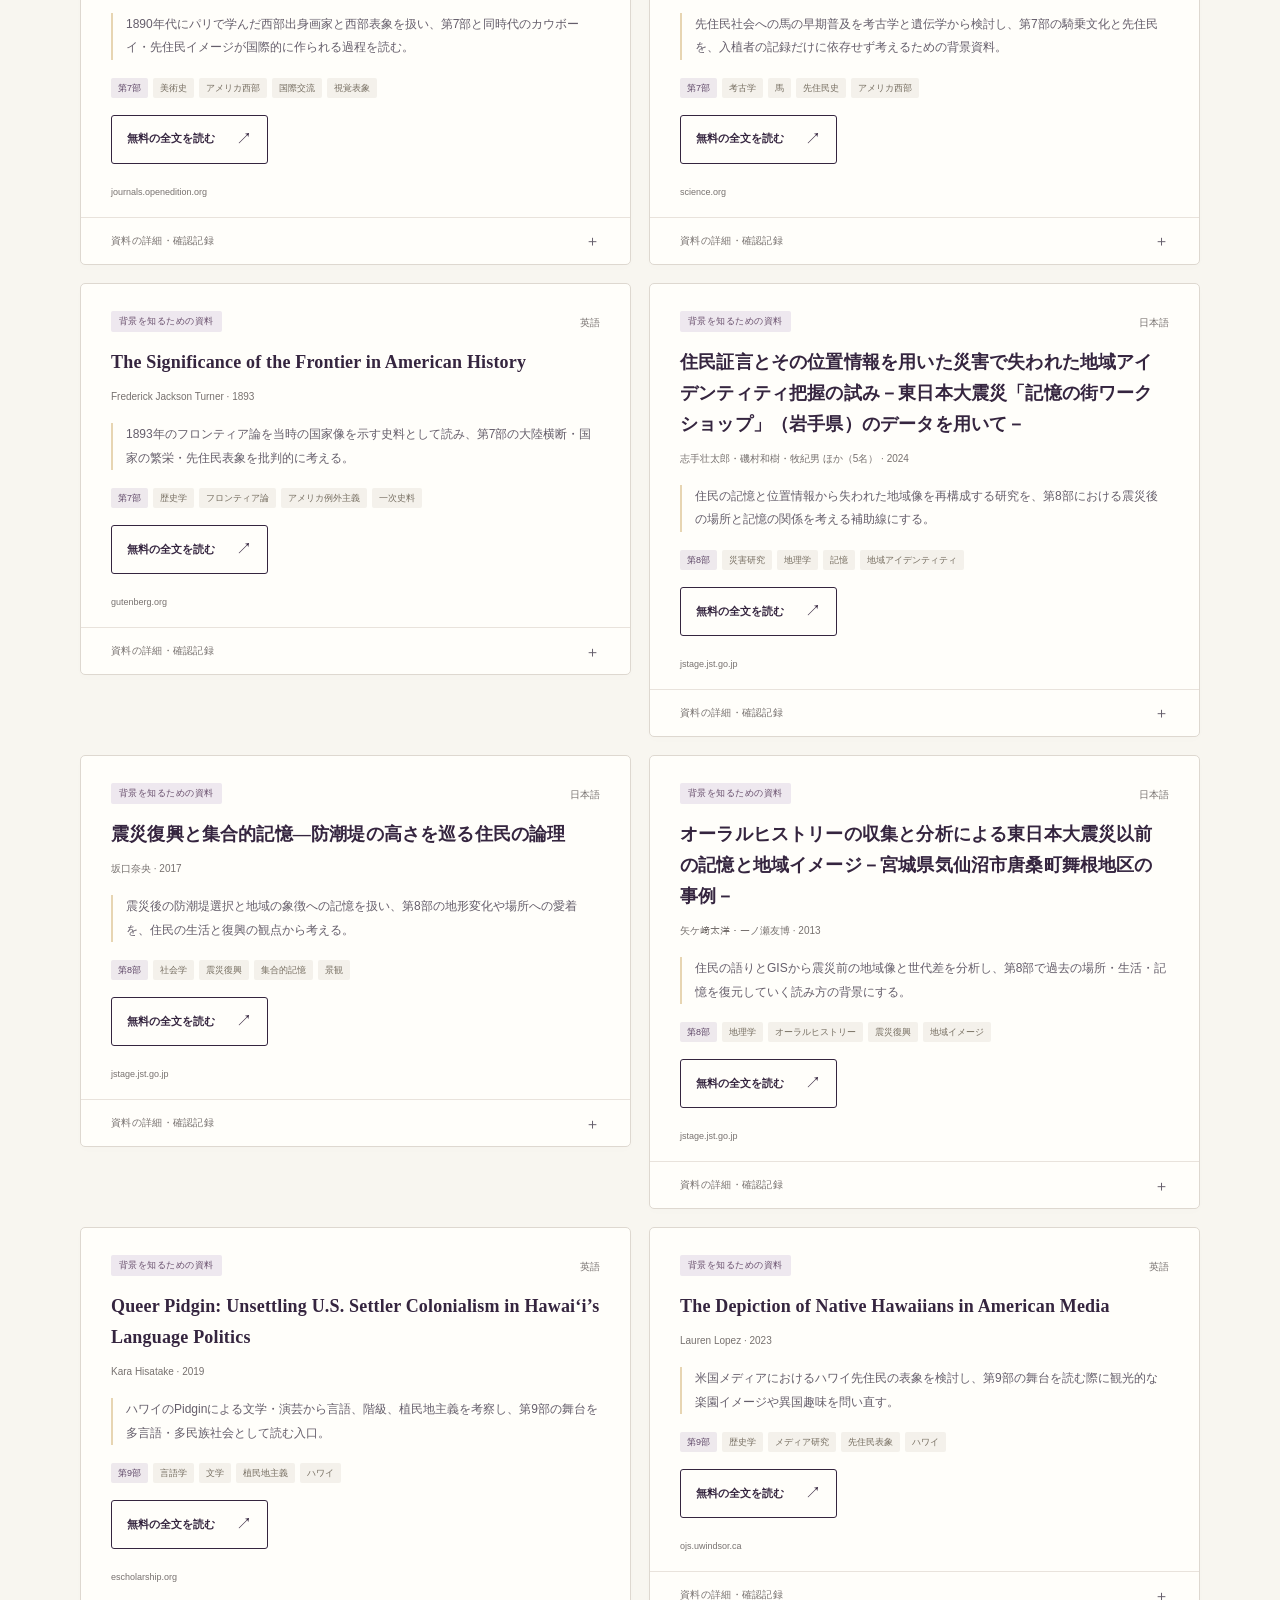
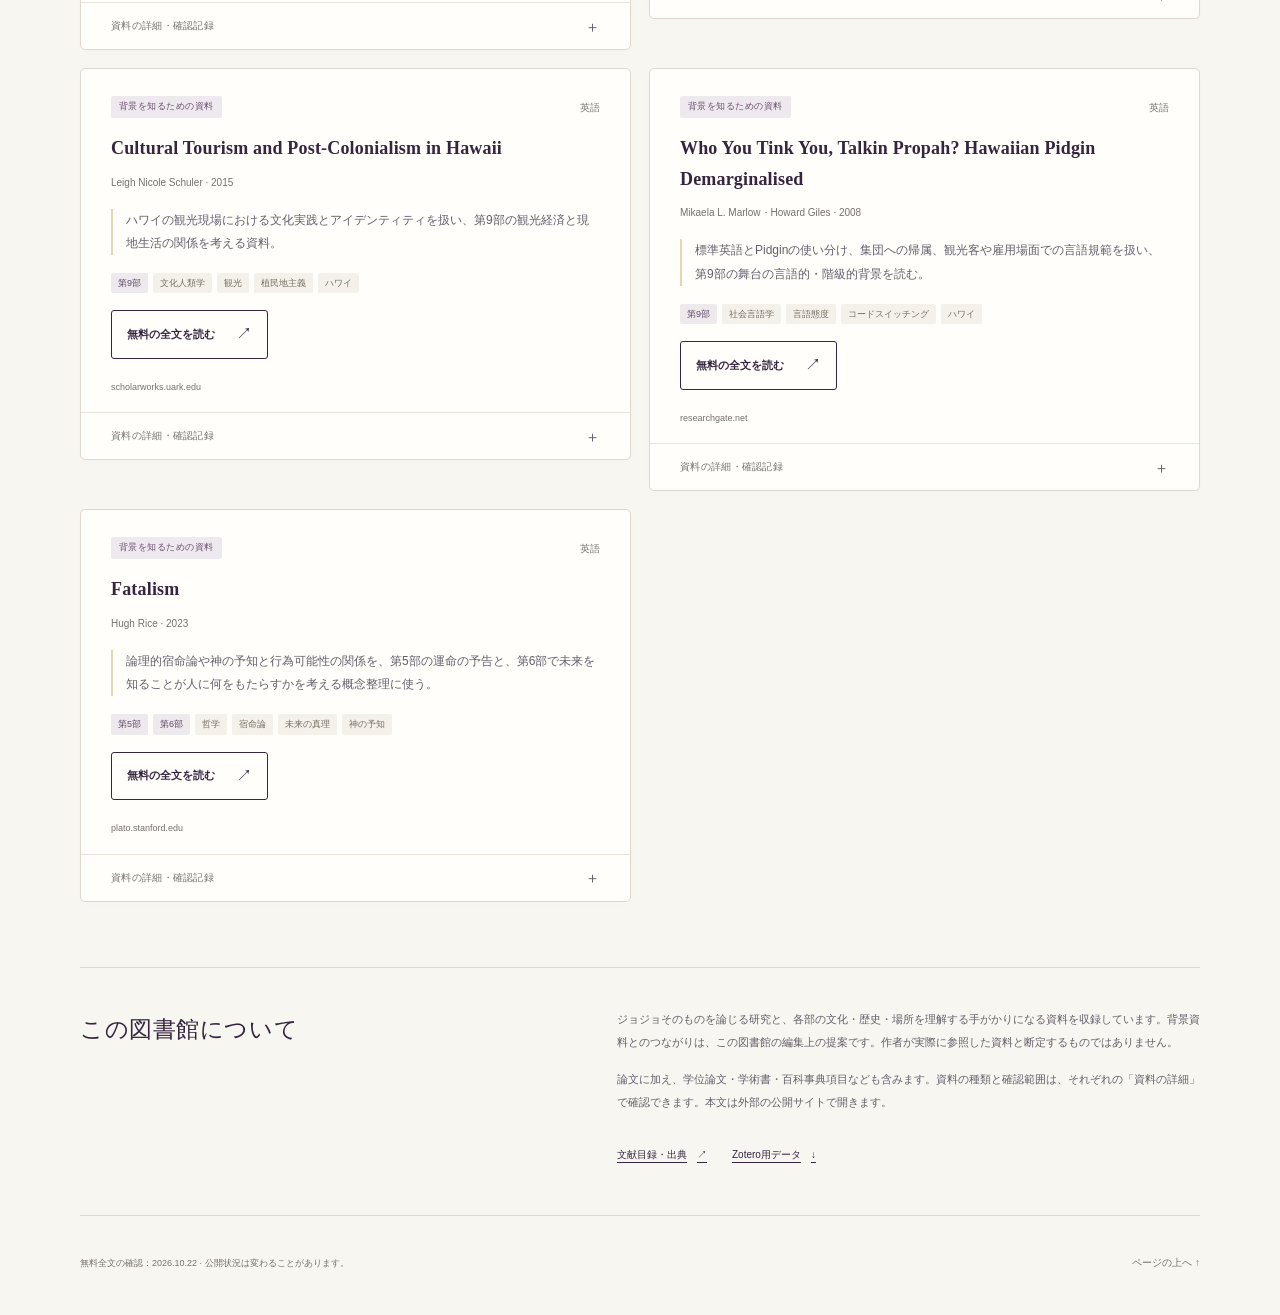
==== commit 44d7e8c0: "Remove decorative hero and copy; keep plain labels Co-Authored-By: Claude Opus 5.5 <noreply@anthropi" ====
--- a/website/index.html
+++ b/website/index.html
@@ -13,37 +13,20 @@
 <body id="top">
   <a class="skip-link" href="#library">資料一覧へ移動</a>
   <header class="site-header">
-    <a class="wordmark" href="./" aria-label="ジョジョ研究図書館 ホーム"><span class="mark" aria-hidden="true">✳</span><span>ジョジョ研究図書館<small>JOJO RESEARCH LIBRARY</small></span></a>
+    <a class="wordmark" href="./" aria-label="ジョジョ研究図書館 ホーム"><span class="mark" aria-hidden="true">✳</span><span>ジョジョ研究図書館</span></a>
     <a class="header-link" href="#about">この図書館について <span aria-hidden="true">↗</span></a>
   </header>
   <main>
-    <section class="hero" aria-labelledby="hero-title">
-      <div class="hero-copy">
-        <p class="eyebrow"><span class="tiny-line" aria-hidden="true"></span> A READING ROOM FOR CURIOUS MINDS</p>
-        <h1 id="hero-title">奇妙な冒険を、<br><em>深く読む。</em></h1>
-        <p class="hero-description">物語の向こうにある、言葉、歴史、文化。<br class="desktop-break">ジョジョを入口に、知らなかった世界へ。</p>
-        <p class="hero-detail">無料で読める論文・学術資料を集めた、小さな研究図書館。</p>
-      </div>
-      <div class="collection-seal" aria-label="43件の資料、第1部から第9部まで">
-        <span class="seal-top">THE COLLECTION</span>
-        <div class="seal-numbers"><strong id="collection-total">43</strong><span>資料</span></div>
-        <span class="seal-rule" aria-hidden="true"></span>
-        <span class="seal-bottom">PART 01 — 09</span>
-        <span class="seal-star" aria-hidden="true">✦</span>
-      </div>
-    </section>
-
     <section class="browse-section" aria-labelledby="browse-title">
-      <div class="section-heading"><h2 id="browse-title"><span class="section-number">01</span> 冒険の部から探す</h2><p>あの物語を、もうひとつの視点で。</p></div>
+      <div class="section-heading"><h2 id="browse-title">部で絞り込む</h2></div>
       <div class="part-list" id="part-filters" role="group" aria-label="関連する部で絞り込む"></div>
     </section>
 
     <section class="library-section" id="library" aria-labelledby="library-title">
-      <div class="section-heading library-heading"><h2 id="library-title"><span class="section-number">02</span> 本棚をのぞく</h2><span class="collection-label">THE READING SHELF</span></div>
+      <div class="section-heading library-heading"><h2 id="library-title">資料を探す</h2></div>
       <form id="filter-form" class="filter-panel" role="search" aria-label="資料を検索">
-        <label class="search-label" for="search">気になる言葉から、探してみる</label>
-        <div class="search-box"><svg aria-hidden="true" viewBox="0 0 24 24" fill="none"><circle cx="10.8" cy="10.8" r="6.6" stroke="currentColor" stroke-width="1.6"/><path d="m16 16 4.5 4.5" stroke="currentColor" stroke-width="1.6" stroke-linecap="round"/></svg><input id="search" name="q" type="search" autocomplete="off" placeholder="例：運命、服飾、ハワイ、オノマトペ" aria-describedby="search-help"><button class="search-button" type="submit">検索 <span aria-hidden="true">→</span></button></div>
-        <p class="search-help" id="search-help">題名・著者・テーマ・ジョジョとのつながりから検索できます。</p>
+        <label class="search-label" for="search">キーワード</label>
+        <div class="search-box"><svg aria-hidden="true" viewBox="0 0 24 24" fill="none"><circle cx="10.8" cy="10.8" r="6.6" stroke="currentColor" stroke-width="1.6"/><path d="m16 16 4.5 4.5" stroke="currentColor" stroke-width="1.6" stroke-linecap="round"/></svg><input id="search" name="q" type="search" autocomplete="off" placeholder="例：運命、服飾、ハワイ、オノマトペ"><button class="search-button" type="submit">検索 <span aria-hidden="true">→</span></button></div>
         <div class="select-row">
           <label class="select-field" for="theme-filter"><span>テーマ</span><select id="theme-filter" name="theme"><option value="">すべてのテーマ</option></select></label>
           <label class="select-field" for="relation-filter"><span>作品との関わり</span><select id="relation-filter" name="relation"><option value="">すべての資料</option><option value="direct">ジョジョ自体を扱う研究</option><option value="context">背景を知るための資料</option></select></label>
@@ -52,15 +35,15 @@
       </form>
       <div class="results-toolbar"><p id="result-count" role="status" aria-live="polite" aria-atomic="true">資料を読み込んでいます…</p><button id="reset-filters" class="reset-button" type="button">絞り込みを解除 <span aria-hidden="true">↺</span></button></div>
       <div class="record-grid" id="results"></div>
-      <div id="empty-state" class="empty-state" hidden><span aria-hidden="true">◇</span><h3>まだ、この棚には見つかりません。</h3><p>言葉を短くしたり、部やテーマの絞り込みを外してみてください。</p><button id="empty-reset" class="primary-button" type="button">すべての資料を見る <span aria-hidden="true">→</span></button></div>
+      <div id="empty-state" class="empty-state" hidden><h3>該当する資料がありません</h3><button id="empty-reset" class="primary-button" type="button">すべての資料を見る <span aria-hidden="true">→</span></button></div>
       <noscript><div class="empty-state"><p>検索画面にはJavaScriptが必要です。</p><a href="https://github.com/usaginchaku/jojo-research-library/blob/main/CATALOG.md">文献目録を開く</a></div></noscript>
     </section>
 
     <aside id="about" class="about-panel" aria-labelledby="about-title">
-      <div><p class="eyebrow">ABOUT THIS LIBRARY</p><h2 id="about-title">物語から、学問へ。<br>学問から、もう一度物語へ。</h2></div>
+      <div><h2 id="about-title">この図書館について</h2></div>
       <div class="about-text"><p>ジョジョそのものを論じる研究と、各部の文化・歴史・場所を理解する手がかりになる資料を収録しています。背景資料とのつながりは、この図書館の編集上の提案です。作者が実際に参照した資料と断定するものではありません。</p><p>論文に加え、学位論文・学術書・百科事典項目なども含みます。資料の種類と確認範囲は、それぞれの「資料の詳細」で確認できます。本文は外部の公開サイトで開きます。</p><div class="about-links"><a href="https://github.com/usaginchaku/jojo-research-library">文献目録・出典 <span aria-hidden="true">↗</span></a><a href="./exports/jojo-library.ris" download>Zotero用データ <span aria-hidden="true">↓</span></a></div></div>
     </aside>
   </main>
-  <footer class="site-footer"><span>JOJO RESEARCH LIBRARY</span><p>無料全文の確認：<time id="checked-date" datetime="2026-10-22">2026.10.22</time> · 公開状況は変わることがあります。</p><a href="#top" id="back-to-top">ページの上へ ↑</a></footer>
+  <footer class="site-footer"><p>無料全文の確認：<time id="checked-date" datetime="2026-10-22">2026.10.22</time> · 公開状況は変わることがあります。</p><a href="#top" id="back-to-top">ページの上へ ↑</a></footer>
 </body>
 </html>
--- a/website/styles.css
+++ b/website/styles.css
@@ -3,10 +3,12 @@
 *{box-sizing:border-box}html{scroll-behavior:smooth;scroll-padding-top:24px}body{margin:0;background:var(--paper);color:var(--ink);font-family:var(--sans);font-size:15px;line-height:1.8;-webkit-font-smoothing:antialiased}body:before{content:"";position:absolute;top:0;right:0;left:0;height:5px;background:var(--ink)}button,input,select{font:inherit}button,a,input,select{-webkit-tap-highlight-color:transparent}button{cursor:pointer}a{color:inherit;text-decoration-thickness:1px;text-underline-offset:4px}button:focus-visible,a:focus-visible,input:focus-visible,select:focus-visible,summary:focus-visible{outline:3px solid #aa7c29;outline-offset:4px}button:disabled{cursor:default}button[hidden],[hidden]{display:none!important}.skip-link{position:fixed;left:16px;top:-100px;z-index:99;background:var(--ink);color:white;padding:12px 20px;border-radius:4px}.skip-link:focus{top:12px}.site-header,main,.site-footer{width:min(1120px,calc(100% - 72px));margin-inline:auto}.site-header{min-height:106px;display:flex;justify-content:space-between;align-items:center;border-bottom:1px solid var(--line);gap:24px}.wordmark{display:flex;align-items:center;gap:13px;text-decoration:none;font-size:16px;line-height:1.6;font-weight:700;letter-spacing:.08em}.wordmark small{display:block;font-weight:500;font-size:8.5px;letter-spacing:.23em}.mark{font-size:42px;line-height:1;font-family:Georgia,serif;font-weight:400;color:var(--gold)}.header-link{font-size:11px;letter-spacing:.05em;text-decoration:none;display:inline-flex;gap:17px;align-items:center;min-height:44px}.header-link span{font-size:19px}.hero{display:flex;justify-content:space-between;align-items:center;gap:50px;padding:64px 0 62px}.eyebrow{font-size:9px;letter-spacing:.22em;font-weight:600;margin:0 0 24px;display:flex;gap:12px;align-items:center;line-height:1.6}.tiny-line{width:24px;height:1px;background:var(--gold)}h1{font:500 clamp(38px,4.6vw,58px)/1.48 var(--serif);letter-spacing:.055em;margin:0 0 24px}h1 em{font-style:normal}.hero-description{font-size:14px;line-height:2.1;margin:0 0 11px;letter-spacing:.035em}.hero-detail{font-size:11px;color:var(--muted);margin:0}.collection-seal{position:relative;flex:0 0 218px;min-height:238px;border:1px solid var(--gold-light);display:flex;align-items:center;justify-content:center;flex-direction:column;margin-right:25px;transform:rotate(4deg)}.collection-seal:after{content:"";position:absolute;inset:8px;border:1px solid var(--gold-light);pointer-events:none}.seal-top{font-size:8px;letter-spacing:.21em}.seal-numbers{display:flex;align-items:baseline;gap:12px;line-height:1;margin:12px 0 16px}.seal-numbers strong{font:400 91px/1 Georgia,serif;letter-spacing:-.07em}.seal-numbers span{font:500 13px var(--serif)}.seal-rule{width:46px;height:1px;background:var(--gold-light);margin:0 0 13px}.seal-bottom{font-size:9px;letter-spacing:.19em}.seal-star{position:absolute;bottom:-17px;background:var(--paper);padding:0 12px;font-size:24px;line-height:1;color:var(--gold)}.browse-section{padding:0 0 46px}.section-heading{display:flex;align-items:center;justify-content:space-between;gap:16px;margin-bottom:20px}.section-heading h2{font-size:14px;letter-spacing:.06em;font-weight:600;display:flex;align-items:center;gap:14px;margin:0}.section-number{font:italic 15px Georgia,serif;color:var(--gold)}.section-heading p{font-size:11px;color:var(--muted);margin:0}.part-list{display:grid;grid-template-columns:repeat(5,minmax(0,1fr));gap:9px}.part-button{display:flex;flex-direction:column;gap:0;align-items:flex-start;justify-content:center;background:transparent;border:1px solid var(--line);border-radius:3px;padding:12px 13px;min-height:72px;min-width:0;color:var(--ink);text-align:left;transition:background .16s,border-color .16s,color .16s}.part-button:hover{border-color:var(--gold)}.part-button[aria-pressed=true]{background:var(--ink);color:var(--white);border-color:var(--ink)}.part-button-top{width:100%;display:flex;align-items:center;justify-content:space-between;gap:8px;font-size:11px;font-weight:600;letter-spacing:.06em}.part-count{font-size:9px;opacity:.63;letter-spacing:0}.part-name{display:block;max-width:100%;font-size:9px;line-height:1.7;opacity:.75;margin-top:3px;overflow:hidden;text-overflow:ellipsis;white-space:nowrap}.library-section{padding-top:28px;border-top:1px solid var(--line)}.library-heading{margin-bottom:22px}.collection-label{font-size:8px;color:var(--muted);letter-spacing:.2em}.filter-panel{padding:26px 28px;background:var(--paper-deep);border:1px solid #e7e0d7;border-radius:5px}.search-label{display:block;font-size:11px;font-weight:600;margin-bottom:10px;letter-spacing:.03em}.search-box{display:flex;align-items:center;gap:12px;background:var(--white);border:1px solid #d5cec4;border-radius:4px;min-height:54px;padding-left:16px;overflow:visible}.search-box:focus-within{border-color:var(--gold);box-shadow:0 0 0 1px var(--gold)}.search-box svg{width:21px;height:21px;flex-shrink:0;color:var(--muted)}.search-box input{min-width:0;flex:1;border:0;outline:0;background:transparent;color:var(--ink);font-size:14px;padding:12px 0;height:52px}.search-box input:focus-visible{outline:none}.search-box input::placeholder{color:#8a8587}.search-button{align-self:stretch;display:flex;align-items:center;gap:25px;justify-content:center;border:0;background:var(--ink);color:white;padding:0 23px;font-size:12px;border-radius:0 3px 3px 0;min-width:95px}.search-button:hover{background:#4b3658}.search-help{font-size:10px;color:var(--muted);margin:8px 0 19px;line-height:1.8}.select-row{display:grid;grid-template-columns:1.1fr 1.1fr .8fr;gap:18px}.select-field{display:flex;flex-direction:column;gap:6px;min-width:0}.select-field>span{font-size:10px;color:var(--ink-soft);letter-spacing:.03em}.select-field select{width:100%;min-width:0;background:var(--white);color:var(--ink);border:1px solid #d5cec4;padding:10px 30px 10px 12px;min-height:44px;border-radius:3px;font-size:12px}.results-toolbar{display:flex;align-items:center;justify-content:space-between;gap:16px;margin:23px 0 16px;min-height:44px}#result-count{font-size:12px;color:var(--ink-soft);margin:0}#result-count strong{font:400 25px/1 Georgia,serif;color:var(--ink);margin-right:5px}.result-context{display:inline-block;margin-left:10px;font-size:10px;color:var(--muted)}.reset-button{border:0;background:transparent;padding:10px 0 10px 12px;color:var(--ink-soft);font-size:11px;min-height:44px;display:flex;align-items:center;gap:10px}.reset-button:disabled{opacity:.35}.record-grid{display:grid;grid-template-columns:repeat(2,minmax(0,1fr));gap:18px;align-items:start}.record-card{position:relative;border:1px solid var(--line);border-radius:5px;background:var(--white);padding:27px 26px 0;min-width:0;box-shadow:0 3px 10px #35253f03}.record-card.direct{border-top:3px solid var(--gold);padding-top:25px}.card-meta{display:flex;justify-content:space-between;align-items:flex-start;gap:10px;margin-bottom:15px}.relation-tag{font-size:9px;letter-spacing:.055em;padding:3px 8px;border-radius:2px;line-height:1.7;background:var(--purple-soft);color:#69506d}.direct .relation-tag{background:#f1e5cf;color:#705224}.language-label{font-size:10px;white-space:nowrap;color:var(--muted);padding-top:3px}.card-title{font:600 18px/1.72 var(--serif);letter-spacing:.01em;margin:0 0 10px;overflow-wrap:anywhere}.card-authors{font-size:10px;color:var(--muted);margin:0 0 17px;line-height:1.8;overflow-wrap:anywhere}.connection{position:relative;border-left:2px solid var(--gold-light);padding-left:13px;margin:0 0 18px;font-size:12px;line-height:1.95;color:var(--ink-soft);overflow-wrap:anywhere}.card-tags{display:flex;flex-wrap:wrap;gap:5px;margin:0 0 17px}.part-tag,.theme-tag{font-size:9px;padding:2px 7px;line-height:1.8;border-radius:2px}.part-tag{background:#eee9ed;color:#5e4767}.theme-tag{background:#f4f1eb;color:#766e61}.access-warning{background:#fbf2df;border:1px solid #ebd6a6;padding:9px 11px;font-size:10px;line-height:1.8;color:#79602e;border-radius:3px;margin:0 0 15px}.card-actions{display:flex;align-items:center;flex-wrap:wrap;gap:10px;margin:0 0 20px}.fulltext-link{display:inline-flex;align-items:center;justify-content:space-between;gap:21px;min-height:44px;border:1px solid var(--ink);border-radius:3px;padding:9px 15px;text-decoration:none;font-size:11px;font-weight:600;color:var(--ink);transition:background .16s,color .16s}.fulltext-link:hover{background:var(--ink);color:white}.fulltext-link span{font-size:16px;font-weight:400}.note-link{font-size:10px;min-height:44px;display:inline-flex;align-items:center;padding:6px 2px;color:#846336}.source-host{font-size:9px;color:var(--muted);overflow-wrap:anywhere;margin:0 0 17px}.card-details{margin:0 -26px;border-top:1px solid #e9e3dc;padding:0 26px}.card-details summary{list-style:none;cursor:pointer;display:flex;justify-content:space-between;align-items:center;font-size:10px;letter-spacing:.03em;min-height:46px;padding:8px 0;color:var(--muted)}.card-details summary::-webkit-details-marker{display:none}.card-details summary:after{content:"＋";font-size:15px;color:var(--ink-soft)}.card-details[open] summary:after{content:"−"}.detail-list{margin:0 0 18px;display:grid;grid-template-columns:70px minmax(0,1fr);gap:9px 12px;font-size:10px;line-height:1.9}.detail-list dt{color:var(--muted);font-weight:400}.detail-list dd{margin:0;overflow-wrap:anywhere;color:var(--ink-soft)}.detail-links{display:flex;flex-wrap:wrap;gap:8px 18px;font-size:11px;margin:0 0 17px}.detail-links a{padding:5px 0;min-height:32px}.empty-state{text-align:center;border:1px dashed #d7cdbf;border-radius:5px;padding:54px 22px;background:var(--white)}.empty-state>span{display:block;font:400 38px var(--serif);color:var(--gold);margin-bottom:14px}.empty-state h3{font:500 19px/1.7 var(--serif);margin:0 0 10px}.empty-state p{font-size:12px;color:var(--muted);margin:0 0 24px}.primary-button{border:1px solid var(--ink);background:var(--ink);color:white;min-height:44px;padding:10px 20px;border-radius:3px;font-size:11px}.primary-button span{margin-left:20px}.about-panel{display:grid;grid-template-columns:.9fr 1.1fr;gap:60px;padding:40px 0 38px;margin-top:65px;border-top:1px solid var(--line);border-bottom:1px solid var(--line)}.about-panel .eyebrow{margin-bottom:16px;color:var(--gold)}.about-panel h2{font:500 23px/1.9 var(--serif);margin:0;letter-spacing:.025em}.about-text p{font-size:11px;line-height:2.1;margin:0 0 14px;color:var(--ink-soft)}.about-links{display:flex;gap:25px;flex-wrap:wrap;font-size:10px;padding-top:5px}.about-links a{min-height:36px;display:flex;align-items:center;gap:10px}.site-footer{display:flex;align-items:center;flex-wrap:wrap;justify-content:space-between;gap:12px 25px;padding:25px 0 30px;color:var(--muted)}.site-footer>span{font-size:8px;letter-spacing:.2em}.site-footer p{font-size:9px;margin:0}.site-footer>a{font-size:10px;min-height:36px;display:flex;align-items:center;text-decoration:none}
 @media(min-width:1250px){.hero{padding-top:74px;padding-bottom:70px}.record-card{padding-left:30px;padding-right:30px}.card-details{margin-left:-30px;margin-right:-30px;padding-left:30px;padding-right:30px}}
 @media(max-width:800px){.site-header,main,.site-footer{width:calc(100% - 44px)}.hero{gap:25px;padding:47px 0 45px}.collection-seal{flex-basis:164px;min-height:194px;margin-right:9px}.seal-numbers strong{font-size:73px}.hero-description{font-size:12px}.hero-detail{max-width:310px;font-size:10px}.part-list{grid-template-columns:repeat(5,minmax(0,1fr));gap:6px}.part-button{padding:10px 9px;min-height:65px}.part-name{font-size:8px}.record-grid{gap:12px}.record-card{padding:22px 19px 0}.record-card.direct{padding-top:20px}.card-details{margin-inline:-19px;padding-inline:19px}.card-title{font-size:16px}.about-panel{gap:30px}.about-panel h2{font-size:21px}.filter-panel{padding:22px}.select-row{gap:12px}}
-@media(max-width:600px){html{scroll-padding-top:14px}.site-header,main,.site-footer{width:calc(100% - 36px)}.site-header{min-height:88px;gap:10px}.wordmark{font-size:13px;gap:9px;letter-spacing:.04em}.wordmark small{font-size:7px;letter-spacing:.13em}.mark{font-size:33px}.header-link{font-size:9px;gap:7px;max-width:95px;line-height:1.6}.header-link span{font-size:16px}.hero{position:relative;display:block;padding:36px 0 33px;min-height:0}.hero-copy{position:relative;z-index:1}.hero .eyebrow{font-size:7px;letter-spacing:.15em;gap:8px;margin-bottom:20px}.tiny-line{width:18px}h1{font-size:clamp(32px,8.8vw,46px);line-height:1.5;letter-spacing:.035em;margin-bottom:20px}.hero-description{font-size:12px;line-height:2;max-width:300px}.hero-detail{font-size:10px;line-height:1.9;max-width:265px;margin-top:12px}.collection-seal{position:absolute;right:3px;top:97px;width:77px;min-height:100px;margin:0;background:var(--paper);z-index:0;opacity:.9;transform:rotate(7deg)}.collection-seal:after{inset:4px}.seal-top{font-size:4px;letter-spacing:.04em}.seal-numbers{gap:4px;margin:5px 0 6px}.seal-numbers strong{font-size:38px;letter-spacing:-.06em}.seal-numbers span{font-size:7px}.seal-rule{width:23px;margin-bottom:6px}.seal-bottom{font-size:5px;letter-spacing:.04em}.seal-star{font-size:13px;bottom:-8px;padding:0 5px}.browse-section{padding-bottom:30px}.section-heading{margin-bottom:14px;gap:10px}.section-heading h2{font-size:12px;gap:9px}.section-heading p{display:none}.section-number{font-size:13px}.part-list{grid-template-columns:repeat(5,minmax(0,1fr));gap:5px}.part-button{align-items:center;min-height:52px;padding:8px 4px;gap:3px}.part-button-top{justify-content:center;font-size:10px;letter-spacing:0;gap:0}.part-count{display:none}.part-name{display:none}.part-button:after{content:attr(data-short);font-size:6.5px;max-width:100%;white-space:nowrap;overflow:hidden;text-overflow:ellipsis;opacity:.7;line-height:1.6}.library-section{padding-top:23px}.library-heading{margin-bottom:16px}.collection-label{font-size:6.5px;letter-spacing:.15em}.filter-panel{padding:18px 15px}.search-label{font-size:10px;margin-bottom:9px}.search-box{gap:8px;padding-left:10px;min-height:48px}.search-box svg{width:18px;height:18px}.search-box input{font-size:16px;height:48px;padding:10px 0}.search-box input::placeholder{font-size:11px}.search-button{min-width:52px;padding:0 10px;font-size:11px}.search-button span{display:none}.search-help{font-size:9px;margin-bottom:16px;max-width:270px}.select-row{grid-template-columns:1fr 1fr;gap:12px 10px}.select-field:first-child{grid-column:1/-1}.select-field>span{font-size:9px}.select-field select{font-size:16px;padding:8px 24px 8px 10px;height:44px}.select-field:not(:first-child) select{font-size:12px}.results-toolbar{margin-top:16px;margin-bottom:12px;align-items:center;gap:8px}#result-count{font-size:10px}#result-count strong{font-size:23px}.result-context{display:block;margin-left:0;font-size:9px;line-height:1.7}.reset-button{font-size:10px;gap:5px;white-space:nowrap}.record-grid{grid-template-columns:1fr;gap:14px}.record-card{padding:22px 20px 0}.record-card.direct{padding-top:20px}.card-title{font-size:18px;line-height:1.75}.card-authors{font-size:10px;margin-bottom:15px}.card-meta{margin-bottom:14px}.connection{font-size:12px;padding-left:12px}.card-details{margin-inline:-20px;padding-inline:20px}.fulltext-link{min-height:46px;font-size:12px;padding:10px 16px}.note-link{font-size:10px}.card-tags{gap:5px}.part-tag,.theme-tag{font-size:9px}.source-host{font-size:9px}.about-panel{grid-template-columns:1fr;gap:23px;margin-top:44px;padding:30px 0}.about-panel h2{font-size:22px;line-height:1.8}.about-panel .eyebrow{font-size:8px;margin-bottom:12px}.about-text p{font-size:11px}.site-footer{display:block;padding:22px 0 28px}.site-footer>span{display:block;margin-bottom:9px}.site-footer p{font-size:9px;line-height:1.8;max-width:300px}.site-footer>a{margin-top:8px;display:inline-flex}.detail-list{grid-template-columns:62px minmax(0,1fr);gap:9px}.empty-state{padding:38px 18px}.empty-state h3{font-size:17px}.empty-state p{font-size:11px}}
-@media(max-width:370px){.site-header,main,.site-footer{width:calc(100% - 28px)}.collection-seal{right:0;top:107px;width:62px;min-height:84px;opacity:.7}.seal-top{font-size:3px}.seal-numbers strong{font-size:30px}.seal-bottom{font-size:4px}.hero-description{max-width:260px;font-size:11px}.hero-detail{max-width:250px}.header-link{font-size:8px;max-width:72px}.card-title{font-size:17px}.card-actions{gap:6px}.note-link{font-size:9px}}
+@media(max-width:600px){html{scroll-padding-top:14px}.site-header,main,.site-footer{width:calc(100% - 36px)}.site-header{min-height:88px;gap:10px}.wordmark{font-size:13px;gap:9px;letter-spacing:.04em}.wordmark small{font-size:7px;letter-spacing:.13em}.mark{font-size:33px}.header-link{font-size:11px;gap:6px;white-space:nowrap;line-height:1.6}.header-link span{font-size:16px}.hero{position:relative;display:block;padding:36px 0 33px;min-height:0}.hero-copy{position:relative;z-index:1}.hero .eyebrow{font-size:7px;letter-spacing:.15em;gap:8px;margin-bottom:20px}.tiny-line{width:18px}h1{font-size:clamp(32px,8.8vw,46px);line-height:1.5;letter-spacing:.035em;margin-bottom:20px}.hero-description{font-size:12px;line-height:2;max-width:300px}.hero-detail{font-size:10px;line-height:1.9;max-width:265px;margin-top:12px}.collection-seal{position:absolute;right:3px;top:97px;width:77px;min-height:100px;margin:0;background:var(--paper);z-index:0;opacity:.9;transform:rotate(7deg)}.collection-seal:after{inset:4px}.seal-top{font-size:4px;letter-spacing:.04em}.seal-numbers{gap:4px;margin:5px 0 6px}.seal-numbers strong{font-size:38px;letter-spacing:-.06em}.seal-numbers span{font-size:7px}.seal-rule{width:23px;margin-bottom:6px}.seal-bottom{font-size:5px;letter-spacing:.04em}.seal-star{font-size:13px;bottom:-8px;padding:0 5px}.browse-section{padding-bottom:30px}.section-heading{margin-bottom:14px;gap:10px}.section-heading h2{font-size:12px;gap:9px}.section-heading p{display:none}.section-number{font-size:13px}.part-list{grid-template-columns:repeat(5,minmax(0,1fr));gap:5px}.part-button{align-items:center;min-height:52px;padding:8px 4px;gap:3px}.part-button-top{justify-content:center;font-size:10px;letter-spacing:0;gap:0}.part-count{display:none}.part-name{display:none}.part-button:after{content:attr(data-short);font-size:8px;max-width:100%;white-space:nowrap;overflow:hidden;text-overflow:ellipsis;opacity:.7;line-height:1.6}.library-section{padding-top:23px}.library-heading{margin-bottom:16px}.collection-label{font-size:8px;letter-spacing:.15em}.filter-panel{padding:18px 15px}.search-label{font-size:10px;margin-bottom:9px}.search-box{gap:8px;padding-left:10px;min-height:48px}.search-box svg{width:18px;height:18px}.search-box input{font-size:16px;height:48px;padding:10px 0}.search-box input::placeholder{font-size:11px}.search-button{min-width:52px;padding:0 10px;font-size:11px}.search-button span{display:none}.search-help{font-size:11px;margin-bottom:16px;max-width:none}.select-row{grid-template-columns:1fr 1fr;gap:12px 10px}.select-field:first-child{grid-column:1/-1}.select-field>span{font-size:9px}.select-field select{font-size:16px;padding:8px 24px 8px 10px;height:44px}.select-field:not(:first-child) select{font-size:12px}.results-toolbar{margin-top:16px;margin-bottom:12px;align-items:center;gap:8px}#result-count{font-size:10px}#result-count strong{font-size:23px}.result-context{display:block;margin-left:0;font-size:9px;line-height:1.7}.reset-button{font-size:10px;gap:5px;white-space:nowrap}.record-grid{grid-template-columns:1fr;gap:14px}.record-card{padding:22px 20px 0}.record-card.direct{padding-top:20px}.card-title{font-size:18px;line-height:1.75}.card-authors{font-size:10px;margin-bottom:15px}.card-meta{margin-bottom:14px}.connection{font-size:12px;padding-left:12px}.card-details{margin-inline:-20px;padding-inline:20px}.fulltext-link{min-height:46px;font-size:12px;padding:10px 16px}.note-link{font-size:10px}.card-tags{gap:5px}.part-tag,.theme-tag{font-size:9px}.source-host{font-size:9px}.about-panel{grid-template-columns:1fr;gap:23px;margin-top:44px;padding:30px 0}.about-panel h2{font-size:22px;line-height:1.8}.about-panel .eyebrow{font-size:8px;margin-bottom:12px}.about-text p{font-size:11px}.site-footer{display:block;padding:22px 0 28px}.site-footer>span{display:block;margin-bottom:9px}.site-footer p{font-size:9px;line-height:1.8;max-width:300px}.site-footer>a{margin-top:8px;display:inline-flex}.detail-list{grid-template-columns:62px minmax(0,1fr);gap:9px}.empty-state{padding:38px 18px}.empty-state h3{font-size:17px}.empty-state p{font-size:11px}}
+@media(max-width:370px){.site-header,main,.site-footer{width:calc(100% - 28px)}.collection-seal{right:0;top:107px;width:62px;min-height:84px;opacity:.7}.seal-top{font-size:3px}.seal-numbers strong{font-size:30px}.seal-bottom{font-size:4px}.hero-description{max-width:260px;font-size:11px}.hero-detail{max-width:250px}.header-link{font-size:10px}.card-title{font-size:17px}.card-actions{gap:6px}.note-link{font-size:9px}}
 @media(prefers-reduced-motion:reduce){html{scroll-behavior:auto}*,*:before,*:after{transition:none!important;animation:none!important}}
 .detail-links a,.about-links a,.site-footer>a{min-height:44px;display:inline-flex;align-items:center}
 #result-count{flex:1;min-width:0;overflow-wrap:anywhere}.result-context{max-width:100%;overflow-wrap:anywhere}.reset-button{flex-shrink:0}
 .wordmark{min-height:44px}
 @media(max-width:600px){.select-field:not(:first-child) select{font-size:16px}.connection{font-size:13px}.card-authors{font-size:11px}.detail-list{font-size:11px}}
+.browse-section{padding-top:28px}
+@media(max-width:600px){.part-button:after{content:none}.search-box{margin-bottom:16px}}
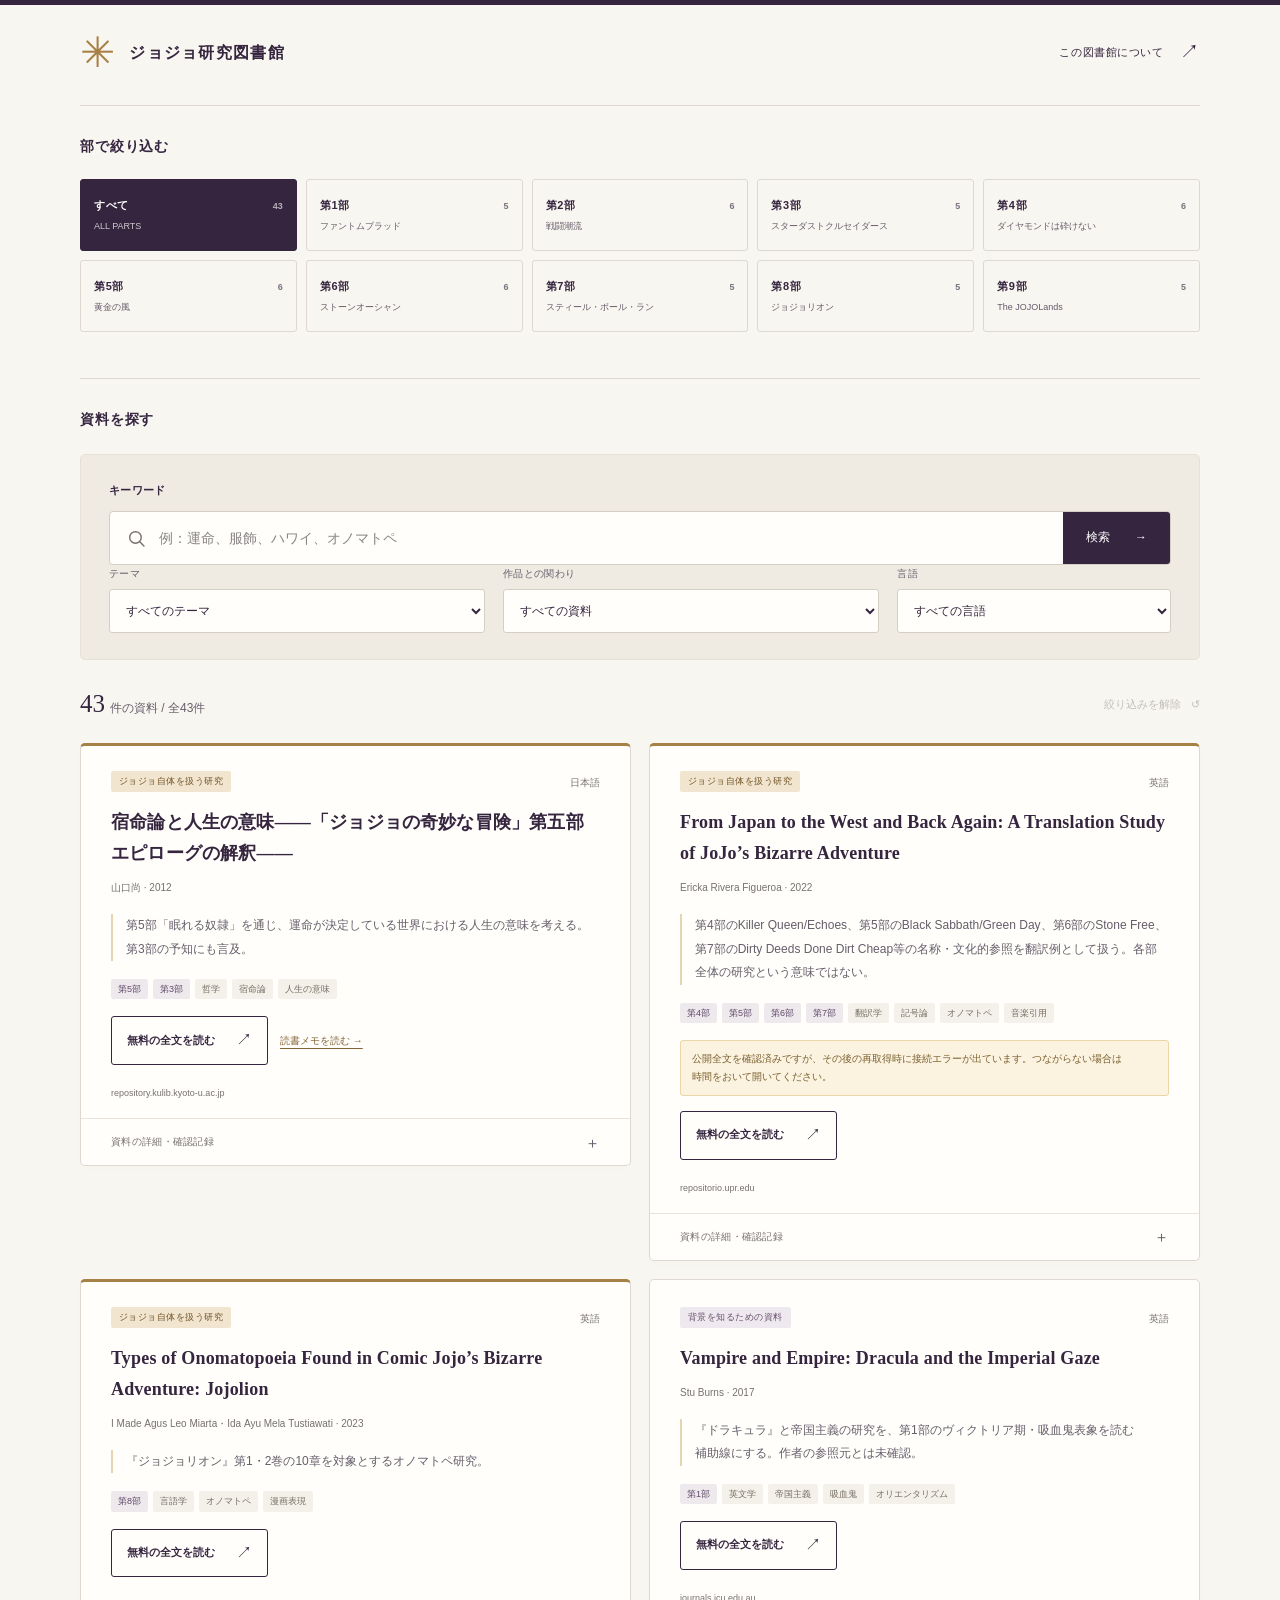
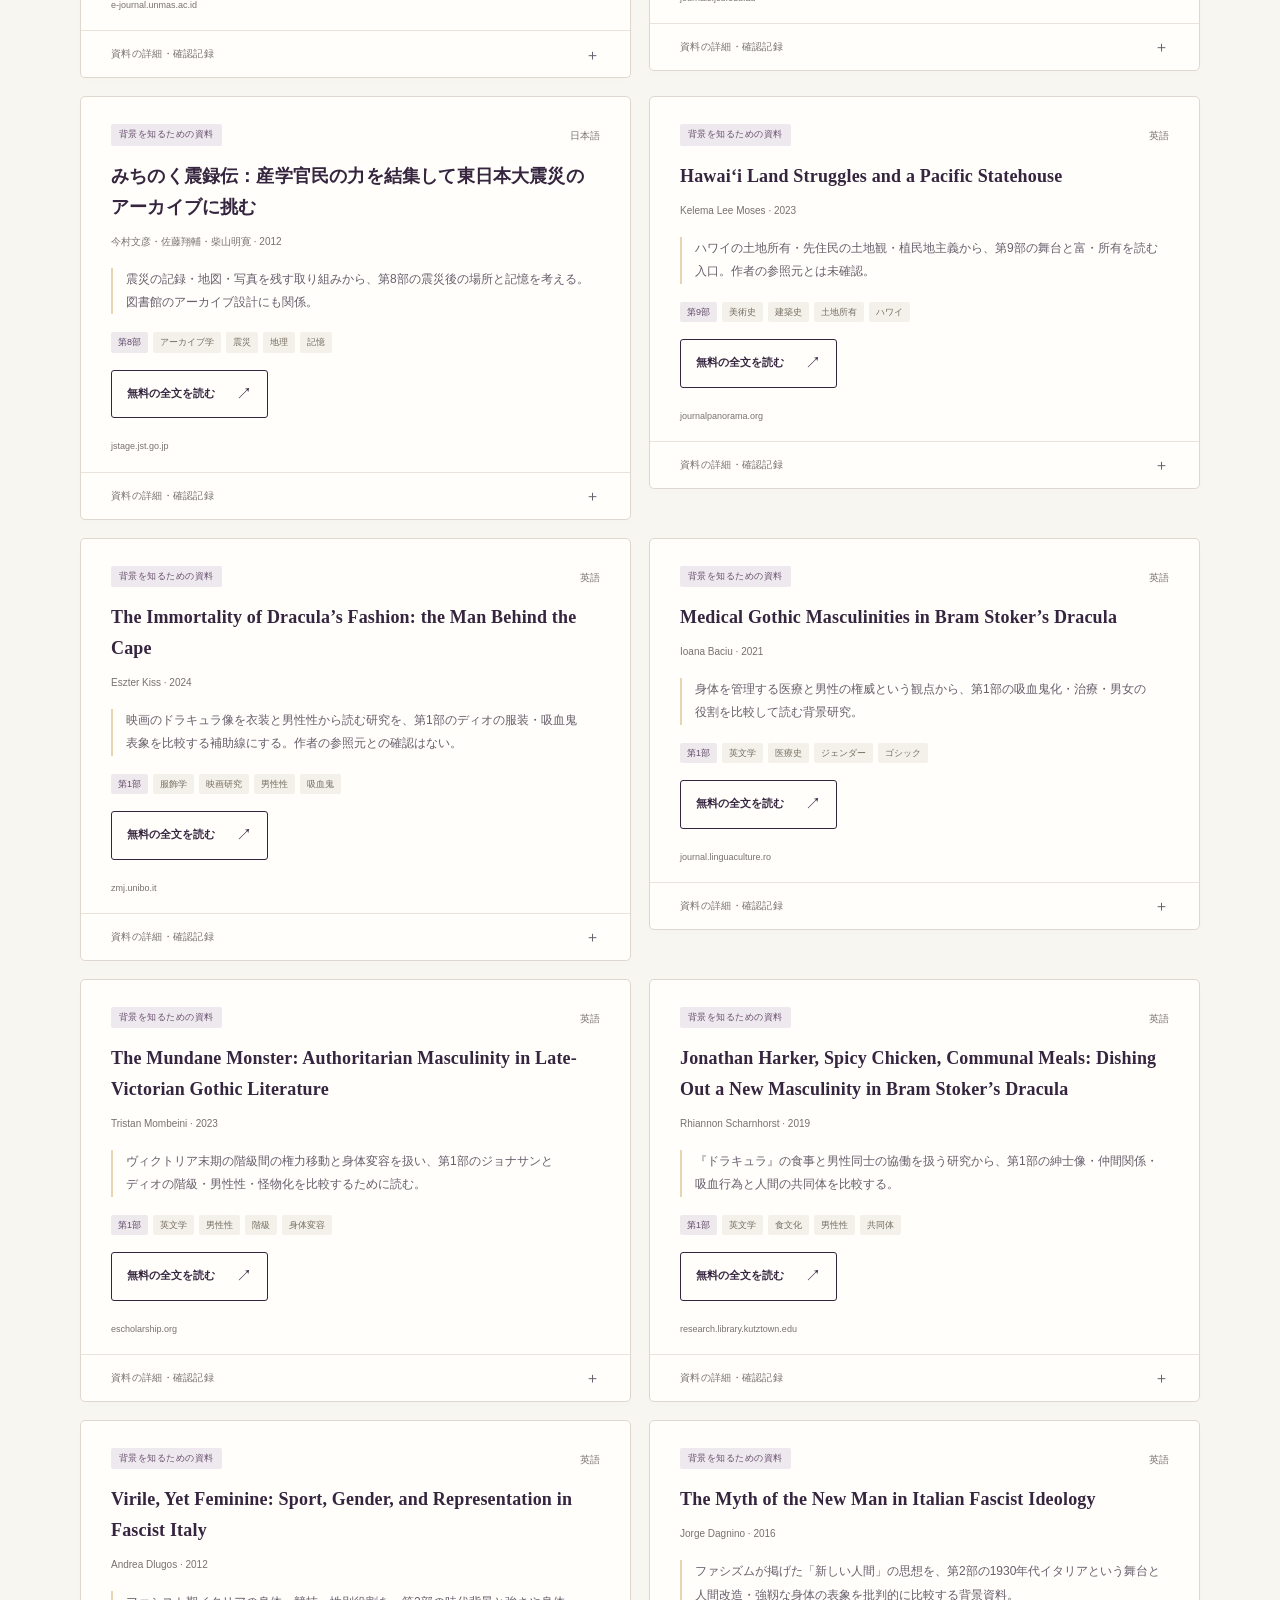
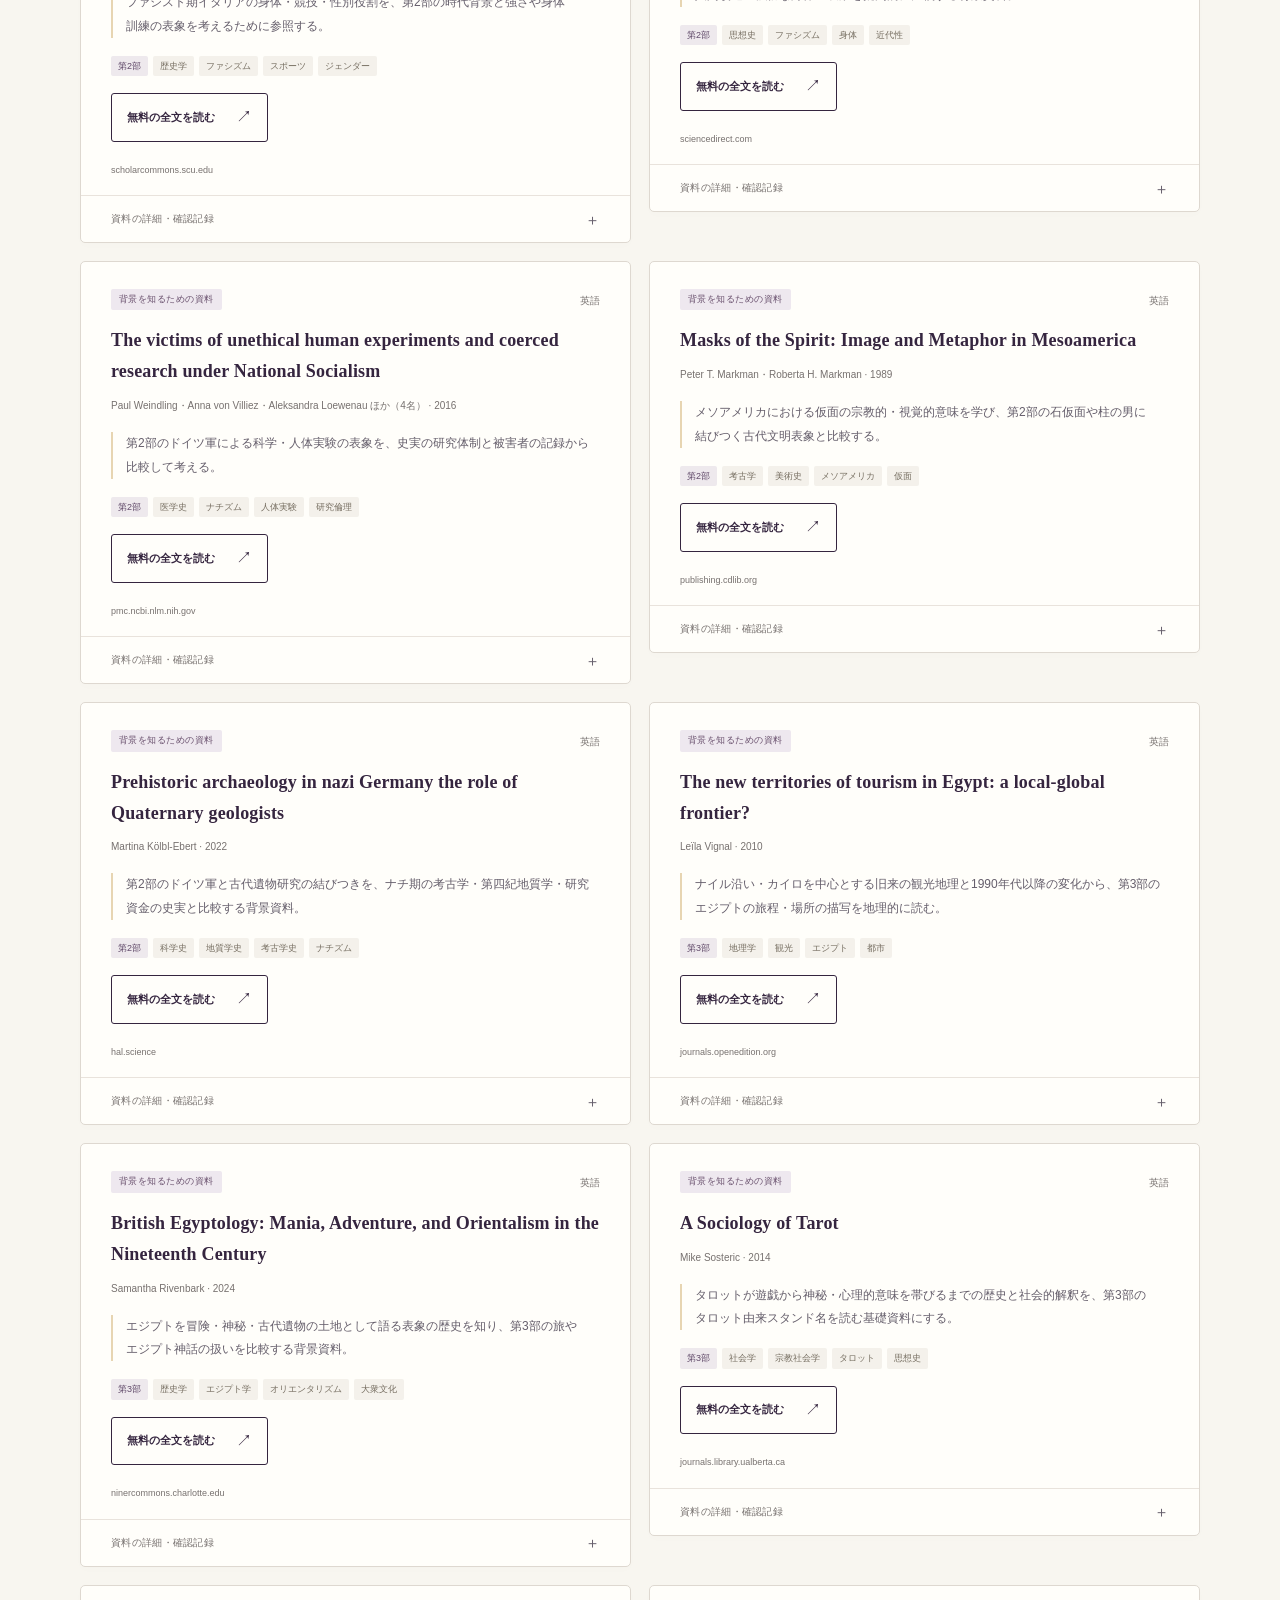
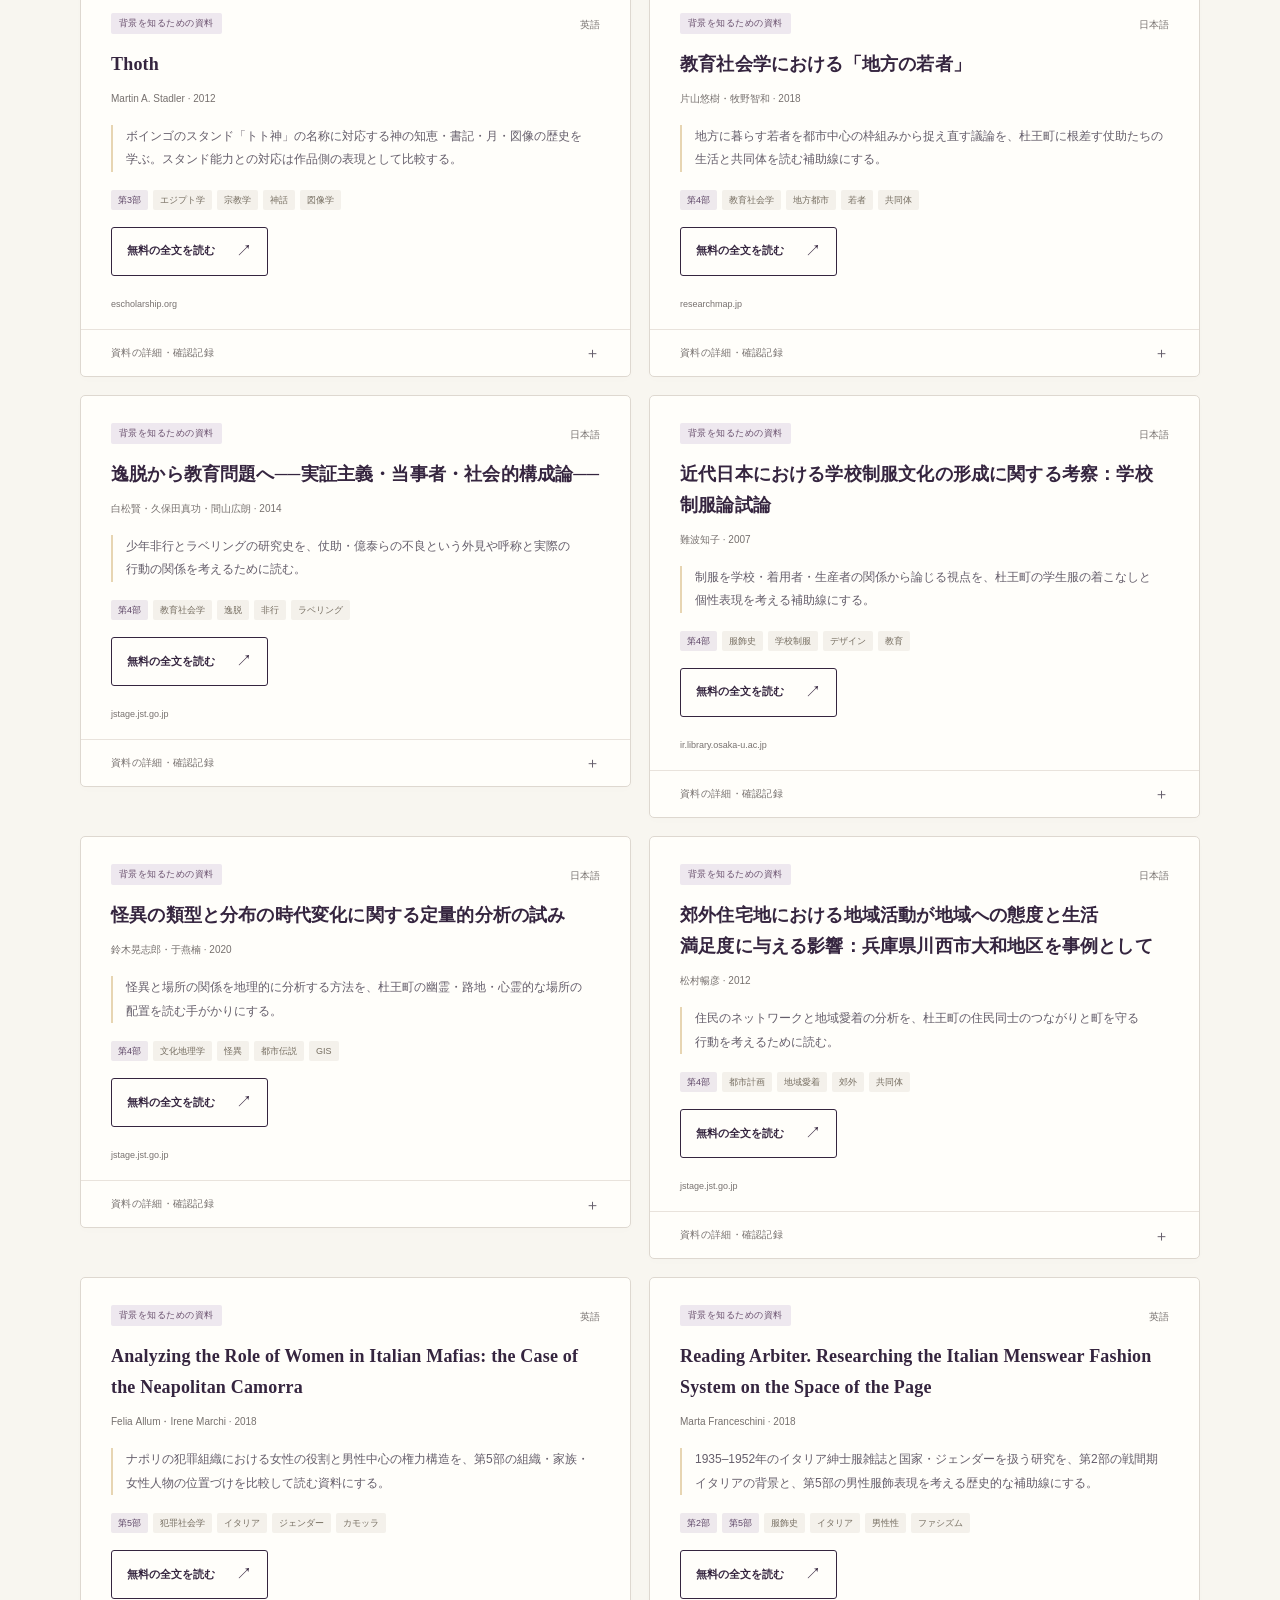
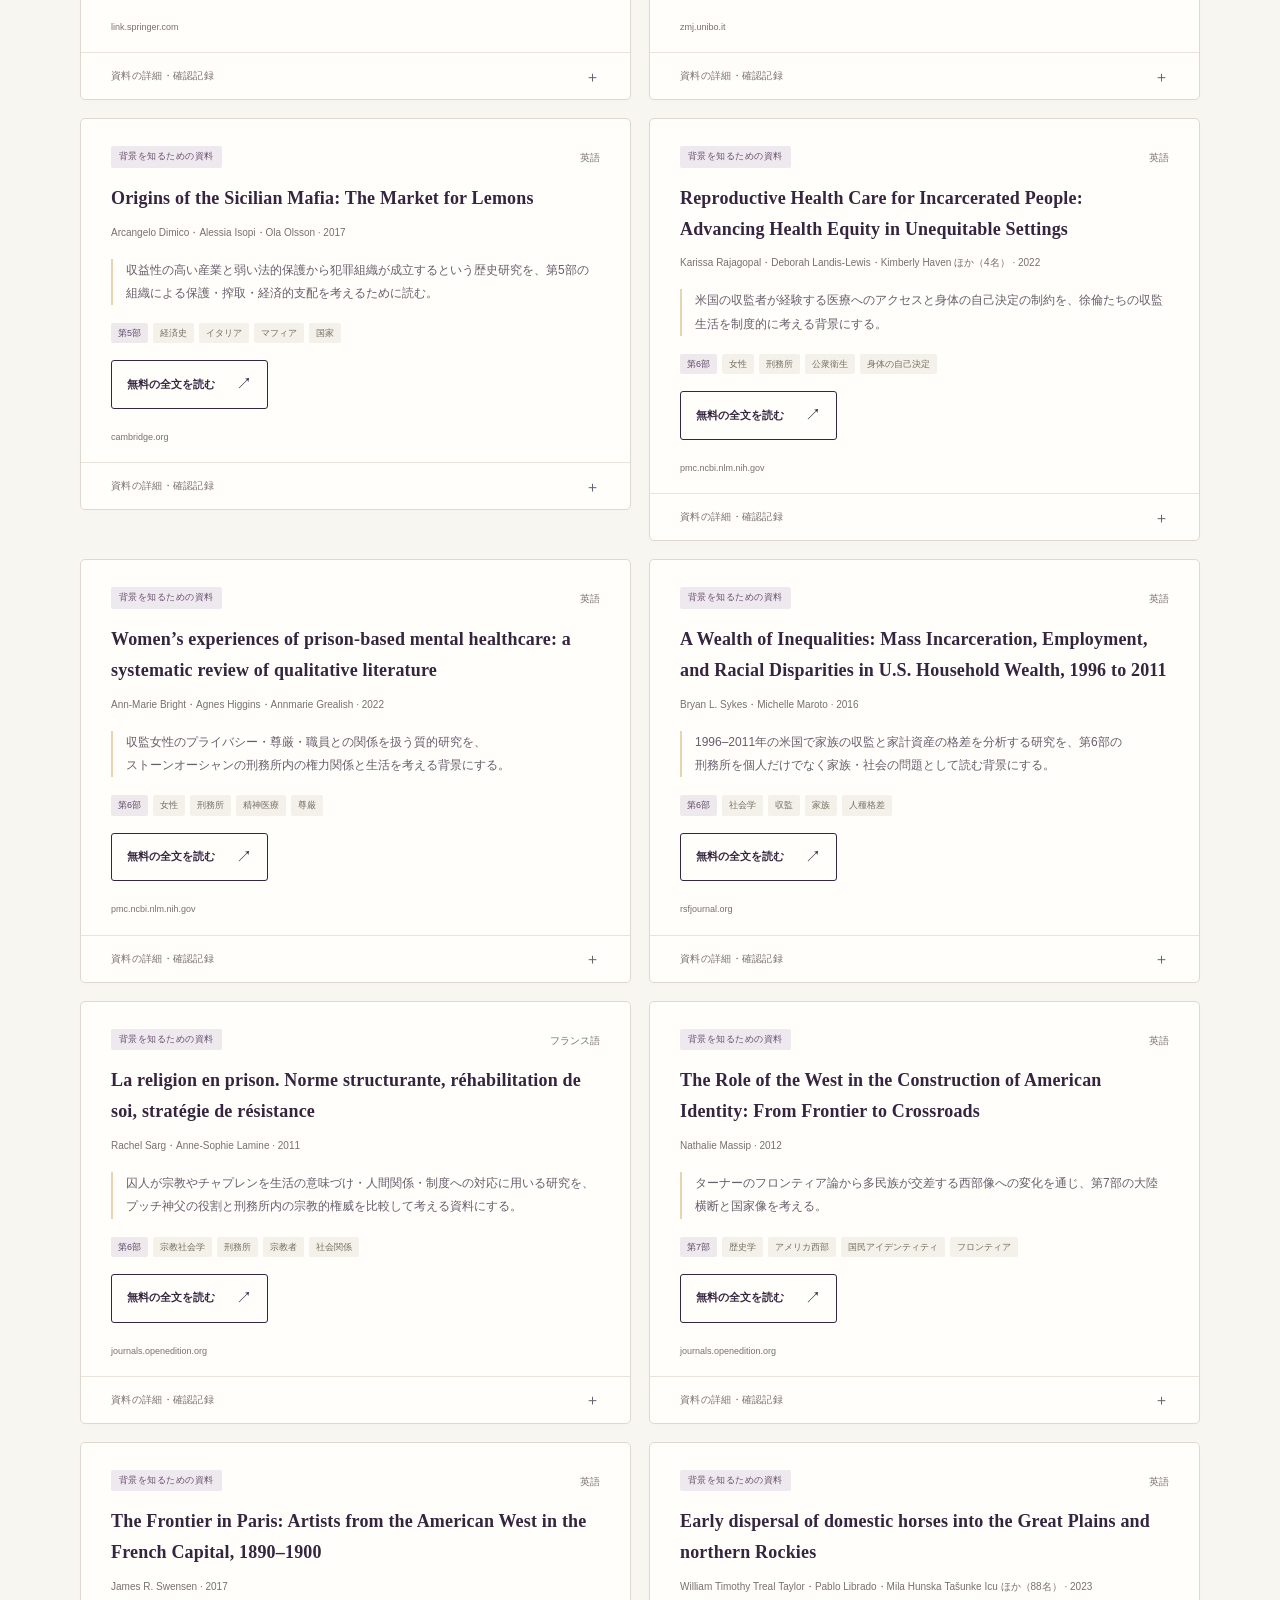
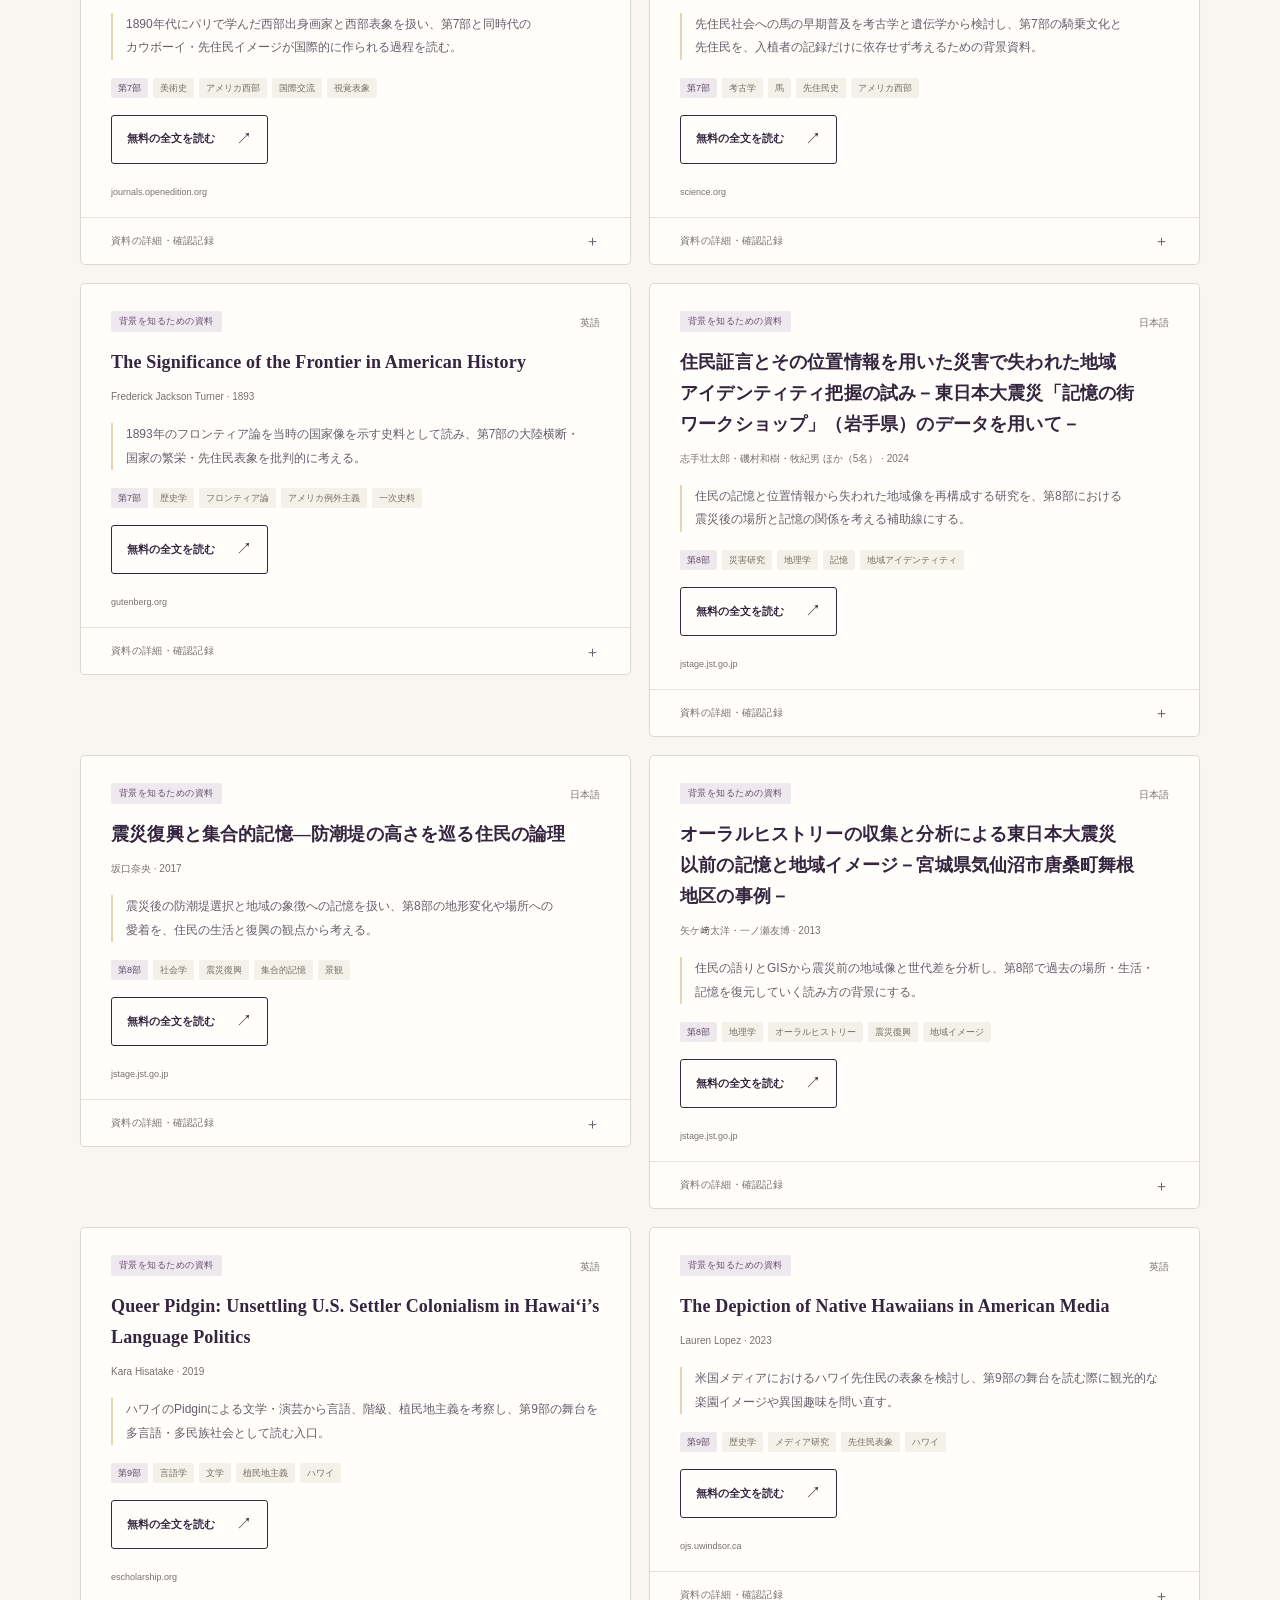
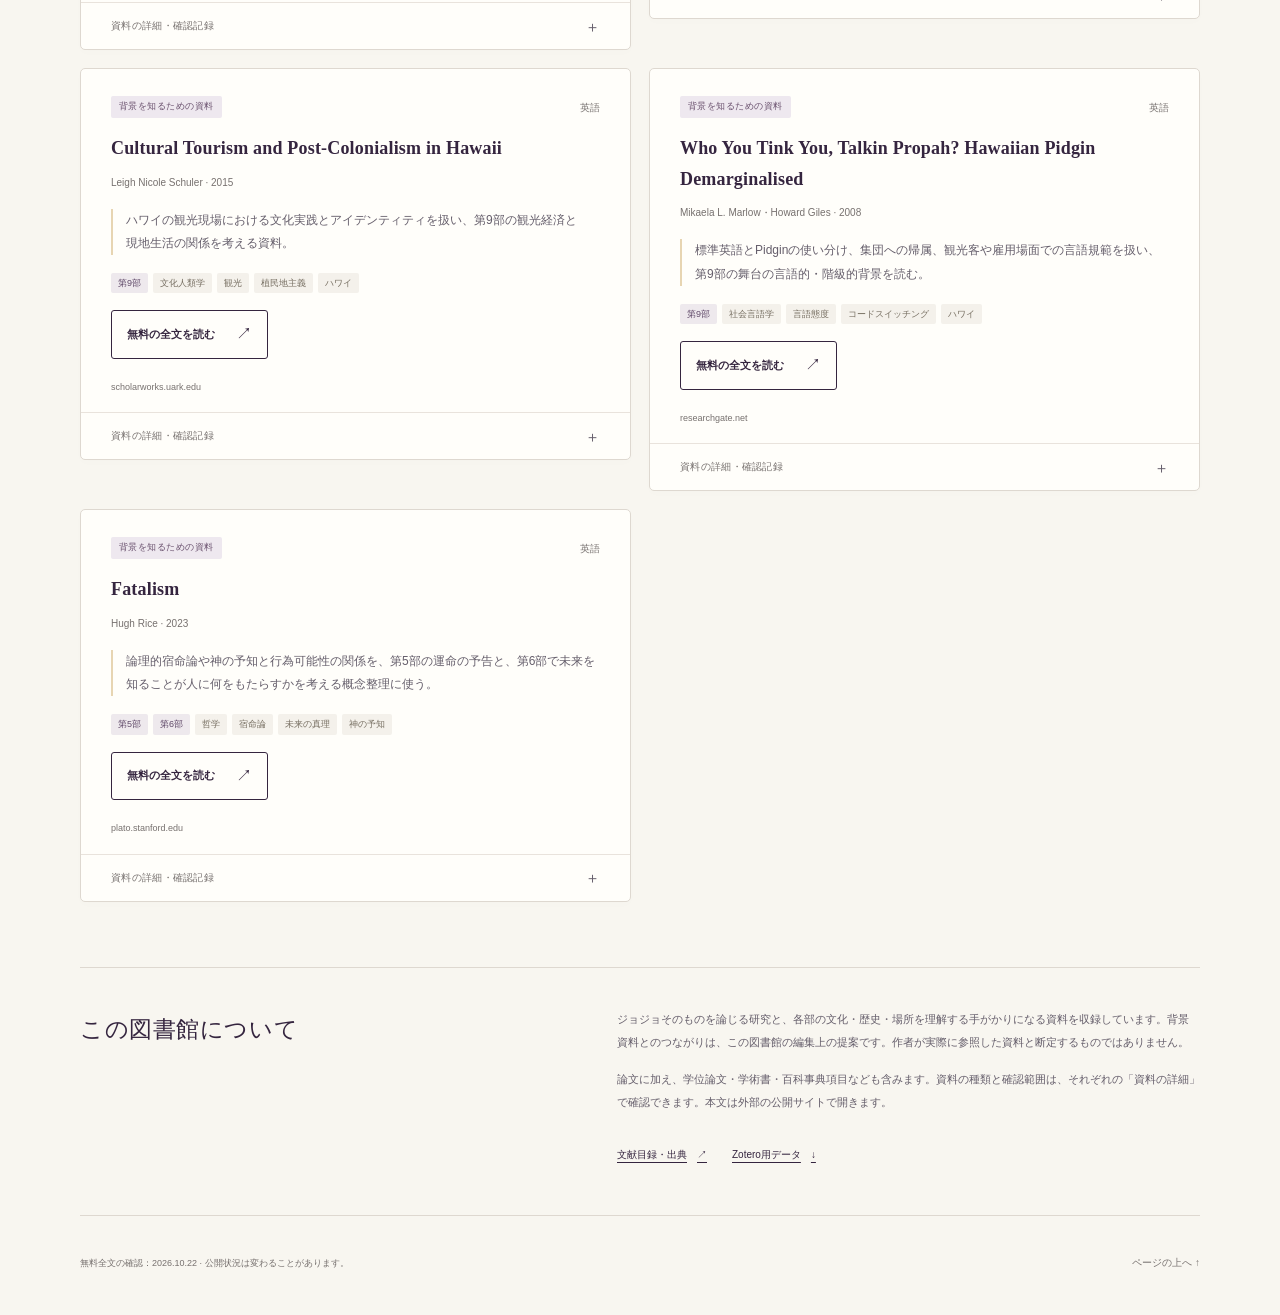
==== commit 2a79b1a6: "Break Japanese text only between phrases on iPhone Co-Authored-By: Claude Opus 5.5 <noreply@anthropi" ====
--- a/website/index.html
+++ b/website/index.html
@@ -9,6 +9,7 @@
   <link rel="stylesheet" href="./styles.css">
   <script src="./data.js" defer></script>
   <script src="./app.js" defer></script>
+  <script src="./phrase-break.js" defer></script>
 </head>
 <body id="top">
   <a class="skip-link" href="#library">資料一覧へ移動</a>
--- a/website/styles.css
+++ b/website/styles.css
@@ -12,3 +12,8 @@
 @media(max-width:600px){.select-field:not(:first-child) select{font-size:16px}.connection{font-size:13px}.card-authors{font-size:11px}.detail-list{font-size:11px}}
 .browse-section{padding-top:28px}
 @media(max-width:600px){.part-button:after{content:none}.search-box{margin-bottom:16px}}
+
+/* Line breaking: avoid stray last characters */
+body{line-break:strict;text-wrap-style:pretty}
+h1,h2,h3,h4,h5,h6,button,label,summary,legend,dt,th{text-wrap-style:balance}
+[data-phrased]{word-break:keep-all;overflow-wrap:anywhere}
